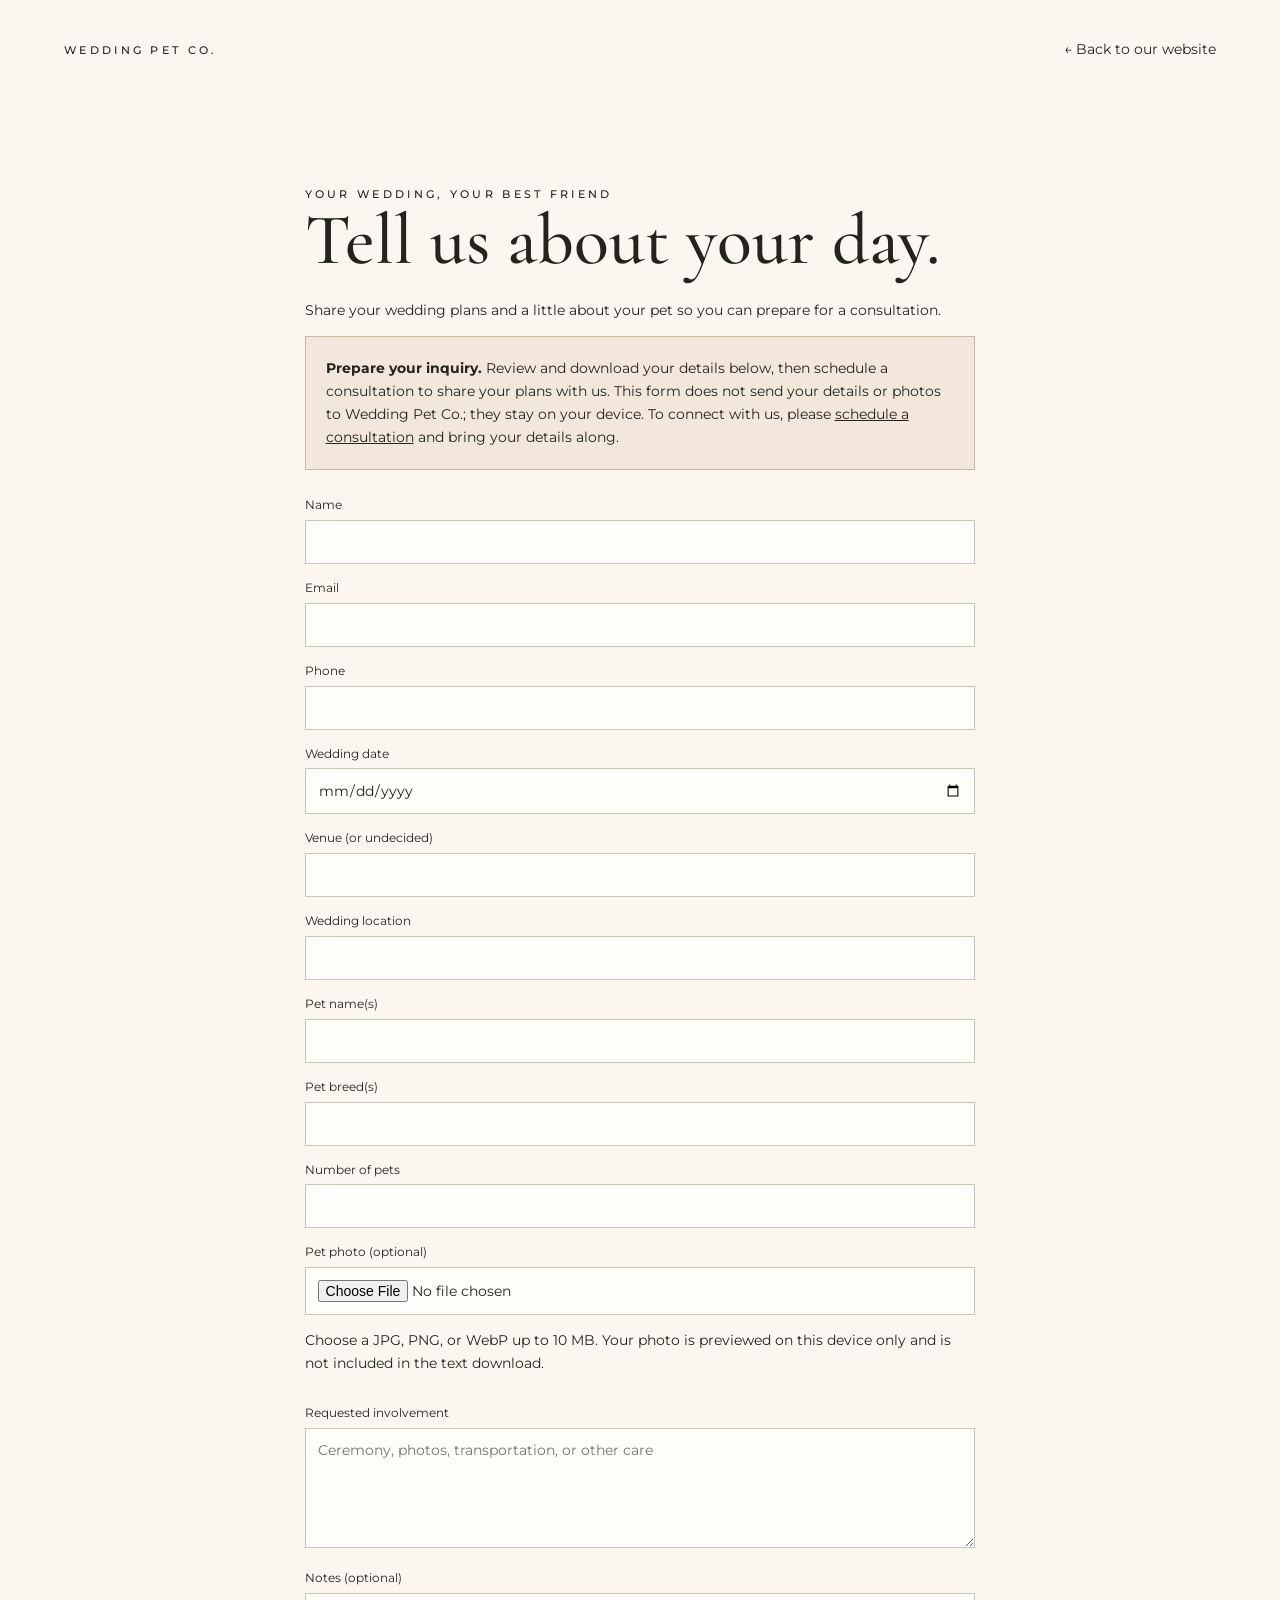
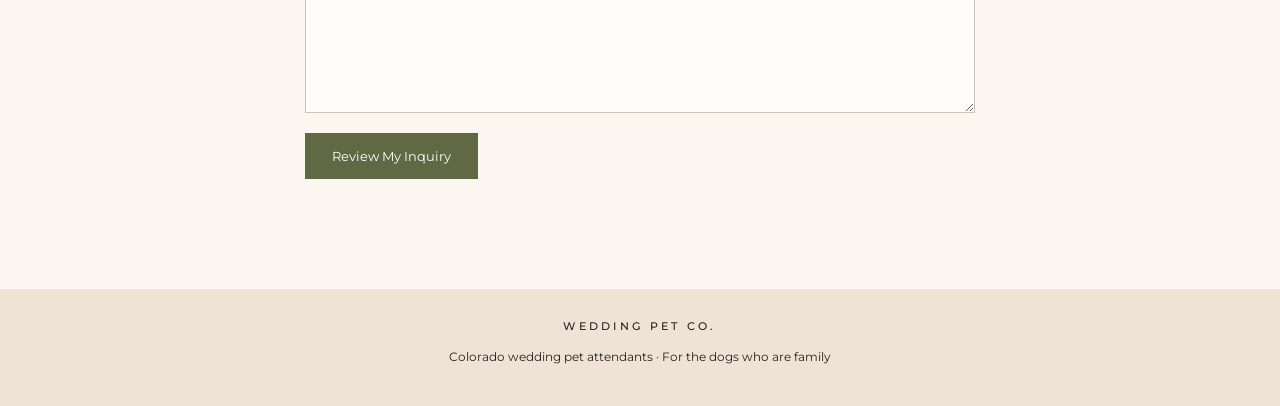
==== inquiry.html @ f470ffad "Add optional local pet photo preview and clarify inquiry handling" ====
<!DOCTYPE html><html lang="en"><head><meta charset="UTF-8"><meta name="viewport" content="width=device-width,initial-scale=1"><meta name="description" content="Wedding Pet Co. — loving wedding day pet attendant services based in Colorado."><title>Wedding Inquiry | Wedding Pet Co.</title><link rel="preconnect" href="https://fonts.googleapis.com"><link href="https://fonts.googleapis.com/css2?family=Cormorant+Garamond:wght@400;500;600&family=Montserrat:wght@400;500&display=swap" rel="stylesheet"><style>
:root{--cream:#fbf7f0;--olive:#606943;--ink:#24231f;--sand:#f2e7da}*{box-sizing:border-box}html{scroll-behavior:smooth}body{margin:0;background:var(--cream);color:var(--ink);font:14px/1.65 Montserrat,Arial,sans-serif}a{text-decoration:none;color:inherit}h1,h2,h3{font-family:'Cormorant Garamond',Georgia,serif;font-weight:500;line-height:1.05;margin:0 0 20px}h1{font-size:clamp(56px,7vw,104px)}h2{font-size:clamp(42px,5vw,72px)}h3{font-size:32px}.eyebrow{letter-spacing:.3em;text-transform:uppercase;font-size:11px;font-weight:500}.btn{display:inline-block;background:var(--olive);border:1px solid var(--olive);color:white;padding:14px 26px;font:13px Montserrat,sans-serif;cursor:pointer}.btn.light{background:transparent;border-color:white}.btn:hover{opacity:.86}header{min-height:125px;padding:17px 5%;display:flex;align-items:center;justify-content:space-between;gap:15px}nav{display:flex;align-items:center;gap:27px}nav a{font-size:13px}.brand{text-align:center;min-width:260px;line-height:1.1}.brand svg{display:block;width:94px;height:88px;margin:0 auto 5px}.brand strong{font:400 30px Georgia,serif;letter-spacing:.14em}.brand small{display:block;letter-spacing:.32em;font-size:9px;margin-top:7px}.hero{min-height:630px;position:relative;background:#73755b url('wedding-dog.jpg') center 45%/cover no-repeat;display:flex;align-items:center;color:white}.hero:before{content:'';position:absolute;inset:0;background:linear-gradient(90deg,rgba(0,0,0,.59),rgba(0,0,0,.08) 78%)}.hero>div{position:relative;padding:70px 7%;max-width:680px}.hero p{font:italic 29px/1.2 'Cormorant Garamond',Georgia,serif;max-width:360px}.rule{border-top:1px solid #eee;width:145px;margin:26px 0}.section{padding:85px 7%}.about{display:grid;grid-template-columns:.85fr 1.15fr;align-items:center;gap:7%}.portrait{max-width:420px;margin:auto;border:1px solid #b9a892;padding:8px;border-radius:48% 48% 0 0}.portrait img{display:block;width:100%;height:470px;object-fit:cover;border-radius:48% 48% 0 0}.about p{margin:10px 0}.mountains{text-align:center;font-size:32px;color:var(--olive);margin:20px 0 0}.center{text-align:center}.service-strip{background:var(--sand);display:grid;grid-template-columns:repeat(3,1fr);padding:32px 6%}.service-strip>div{text-align:center;padding:10px 22px;border-right:1px solid #c7b7a6}.service-strip>div:last-child{border:0}.service-strip svg{height:46px;width:46px;stroke:currentColor;stroke-width:1.5;fill:none}.service-strip h3{font:15px/1.6 Georgia,serif;letter-spacing:.2em;text-transform:uppercase;margin:10px 0}.columns{display:grid;grid-template-columns:repeat(3,1fr);gap:28px}.columns article{border-top:1px solid #c8b8a6;padding-top:20px}.gallery{background:#f4ebdf}.gallery-grid{display:grid;grid-template-columns:1fr 1fr;gap:20px}.gallery img{width:100%;height:420px;object-fit:cover}.faq{max-width:850px;margin:auto}.faq details{border-bottom:1px solid #c8b8a6;padding:20px 0}.faq summary{cursor:pointer;font-size:16px}.contact{background:var(--olive);color:white;text-align:center}.contact p{max-width:650px;margin:0 auto 24px}.contact .btn{background:white;color:var(--olive);border-color:white}form{max-width:600px;margin:25px auto;display:grid;gap:14px;text-align:left}label{display:block;font-size:12px}input,textarea{width:100%;padding:12px;margin-top:5px;border:1px solid #c9c5b9;font:14px Montserrat,sans-serif}form button{justify-self:start}footer{text-align:center;padding:28px;background:#eee3d5;font-size:12px}@media(max-width:900px){header{justify-content:center;flex-wrap:wrap}.brand{order:-1;width:100%}nav{gap:16px}.about{grid-template-columns:1fr}.columns{grid-template-columns:1fr}}@media(max-width:600px){nav{flex-wrap:wrap;justify-content:center}nav a{font-size:11px}.brand strong{font-size:24px}.hero{min-height:540px;background-position:57% center}.hero:before{background:linear-gradient(90deg,rgba(0,0,0,.68),rgba(0,0,0,.08))}.hero>div{padding:40px 6%}.section{padding:60px 6%}.portrait img{height:390px}.service-strip{grid-template-columns:1fr}.service-strip>div{border-right:0;border-bottom:1px solid #c7b7a6}.gallery-grid{grid-template-columns:1fr}.gallery img{height:310px}}

/* Keep the opening message and the entire photo visible. */
header{min-height:100px;padding:10px 5%}
.brand svg{width:60px;height:53px;margin-bottom:3px}
.brand strong{font-size:24px}
.brand small{font-size:8px;margin-top:4px}
.hero{min-height:560px;height:calc(100svh - 100px);max-height:780px;background:#555d40;isolation:isolate}
.hero:before{background:linear-gradient(90deg,#555d40 0%,rgba(85,93,64,.9) 35%,transparent 65%);z-index:0}
.hero:after{content:'';position:absolute;inset:0 0 0 43%;background:url('wedding-dog.jpg') center / contain no-repeat;z-index:-1}
.hero>div{padding:30px 5%;max-width:56%;z-index:1}
.hero h1{font-size:clamp(52px,5.2vw,78px);line-height:1.02;margin:12px 0 18px}
.hero p{font-size:25px;margin:18px 0;max-width:380px}
.hero .rule{margin:18px 0}
.gallery-grid{align-items:start}
.gallery img{display:block;width:100%;height:auto;object-fit:contain}
@media(max-width:900px){
header{min-height:100px;gap:8px;padding:10px 4%}
.brand{min-width:0;width:auto;order:0}
.brand strong{font-size:20px}
nav{gap:12px}nav a{font-size:11px}nav .btn{padding:10px 14px}
.hero>div{max-width:58%;padding:25px 4%}
.hero h1{font-size:clamp(46px,6vw,60px)}
}
@media(max-width:600px){
header{display:grid;grid-template-columns:1fr 1fr;gap:10px;padding:10px 5%}
.brand{grid-column:1/-1;grid-row:1}
.brand svg{width:46px;height:42px}
nav{gap:14px}.brand strong{font-size:21px}
.hero{height:auto;max-height:none;min-height:0;display:flex;flex-direction:column;background:var(--olive)}
.hero:before{display:none}
.hero:after{position:relative;inset:auto;order:-1;width:100%;height:380px;background-color:var(--sand);z-index:0}
.hero>div{max-width:100%;width:100%;padding:28px 6% 34px}
.hero h1{font-size:clamp(44px,10vw,60px)}
.hero p{font-size:24px}
.gallery img{height:auto}
}


/* Full-width photograph behind the opening message. */
.hero{background:#555d40 url('wedding-dog.jpg') center top / cover no-repeat}
.hero:after{display:none}
.hero:before{display:block;z-index:0;background:linear-gradient(90deg,rgba(0,0,0,.66),rgba(0,0,0,.24) 48%,rgba(0,0,0,.03) 78%)}
@media(max-width:600px){
.hero{min-height:620px;height:calc(100svh - 150px);max-height:none;flex-direction:row;background-position:55% top}
.hero:after{display:none}
.hero:before{display:block;background:linear-gradient(90deg,rgba(0,0,0,.7),rgba(0,0,0,.2))}
.hero>div{padding:32px 6%;max-width:100%}
.hero h1{font-size:clamp(42px,9vw,54px)}
}

/* Pull back the portrait while blending the photo across the full hero. */
.hero{background-position:center 20%}
.hero:after{display:block;position:absolute;inset:0;z-index:-1;background:url('wedding-dog.jpg') center top / auto 135% no-repeat;mask-image:linear-gradient(90deg,transparent 22%,#000 38%,#000 62%,transparent 78%)}
.hero:before{background:linear-gradient(90deg,rgba(0,0,0,.7),rgba(0,0,0,.3) 40%,rgba(0,0,0,.05) 78%)}
@media(max-width:600px){.hero:after{display:block;position:absolute;inset:0;order:0;width:auto;height:auto;background-size:auto 115%;background-position:55% top;mask-image:none}}
.portrait{overflow:hidden}.portrait img{filter:grayscale(1);transform:scale(1.13);transform-origin:50% 42%}

.brand-mark{display:flex;align-items:center;justify-content:center;gap:15px;margin:0 auto 5px}
.brand-mark:before,.brand-mark:after{content:'';display:block;width:47px;height:1px;background:#a58b6b}
.brand .brand-mark svg{width:66px;height:58px;margin:0}
@media(max-width:600px){.brand .brand-mark svg{width:54px;height:48px}.brand-mark{gap:12px}.brand-mark:before,.brand-mark:after{width:36px}}

.brand{color:#4b2e18}
.brand strong{font-weight:400;letter-spacing:.17em}
.brand small{letter-spacing:.27em;font-size:8px;margin-top:6px}
.brand-mark{align-items:flex-end;gap:12px;margin-bottom:6px}
.brand-mark:before,.brand-mark:after{width:56px;background:#94734f;margin-bottom:10px}
.brand .brand-mark svg{width:72px;height:62px}
@media(max-width:900px){.brand strong{font-size:20px}.brand small{font-size:6.5px;letter-spacing:.2em}.brand-mark:before,.brand-mark:after{width:43px}}
@media(max-width:600px){.brand strong{font-size:21px}.brand small{font-size:6.5px}.brand .brand-mark svg{width:60px;height:52px}.brand-mark:before,.brand-mark:after{width:42px;margin-bottom:8px}}

.portrait img{filter:none}
.gallery-grid{align-items:stretch}
.gallery img{width:100%;height:100%;aspect-ratio:4/5;object-fit:cover;object-position:center 40%}
@media(max-width:600px){.gallery img{height:auto;aspect-ratio:4/5}}
</style><style>.inquiry{max-width:850px;margin:auto}.inquiry h1{font-size:clamp(46px,7vw,72px)}.inquiry form{max-width:none}.inquiry input,.inquiry textarea{background:#fffdf9;color:var(--ink);border-radius:0}.inquiry textarea{min-height:120px;resize:vertical}.inquiry :focus-visible{outline:2px solid var(--olive);outline-offset:4px}.inquiry-actions{display:flex;gap:14px;flex-wrap:wrap}.notice{padding:20px;border:1px solid #c8b8a6;background:var(--sand)}#review{white-space:pre-wrap;overflow-wrap:anywhere;font:inherit} [hidden]{display:none!important}</style></head><body><header><a class="eyebrow" href="index.html">Wedding Pet Co.</a><a href="index.html#inquire">← Back to our website</a></header><main class="section inquiry"><div class="eyebrow">Your wedding, your best friend</div><h1>Tell us about your day.</h1><p>Share your wedding plans and a little about your pet so you can prepare for a consultation.</p><p class="notice" id="form-notice"><strong>Prepare your inquiry.</strong> Review and download your details below, then schedule a consultation to share your plans with us. This form does not send your details or photos to Wedding Pet Co.; they stay on your device. To connect with us, please <a href="https://calendly.com/kicardie/30min" style="text-decoration:underline">schedule a consultation</a> and bring your details along.</p><noscript><p>JavaScript is needed to prepare your inquiry. Please schedule a consultation using the link above.</p></noscript><form id="inquiry-form" aria-describedby="form-notice"><label for="name">Name<input id="name" name="Name" type="text" autocomplete="name"  required></label>
<label for="email">Email<input id="email" name="Email" type="email" autocomplete="email"  required></label>
<label for="phone">Phone<input id="phone" name="Phone" type="tel" autocomplete="tel"  required></label>
<label for="wedding-date">Wedding date<input id="wedding-date" name="Wedding date" type="date"   required></label>
<label for="venue">Venue (or undecided)<input id="venue" name="Venue (or undecided)" type="text"   required></label>
<label for="location">Wedding location<input id="location" name="Wedding location" type="text"   required></label>
<label for="pet-names">Pet name(s)<input id="pet-names" name="Pet name(s)" type="text"   required></label>
<label for="pet-breeds">Pet breed(s)<input id="pet-breeds" name="Pet breed(s)" type="text"   required></label>
<label for="pet-count">Number of pets<input id="pet-count" name="Number of pets" type="number"  min="1" step="1" required></label><div><label for="pet-photo">Pet photo (optional)<input id="pet-photo" type="file" accept="image/jpeg,image/png,image/webp" aria-describedby="photo-help photo-status"></label><p id="photo-help">Choose a JPG, PNG, or WebP up to 10 MB. Your photo is previewed on this device only and is not included in the text download.</p><p id="photo-status" role="status"></p><img id="photo-preview" alt="Selected pet photo" hidden style="display:block;max-width:100%;max-height:320px;object-fit:contain;margin:12px 0"><button class="btn" id="remove-photo" type="button" hidden>Remove Photo</button></div><label for="involvement">Requested involvement<textarea id="involvement" name="Requested involvement" placeholder="Ceremony, photos, transportation, or other care" required></textarea></label><label for="notes">Notes (optional)<textarea id="notes" name="Notes"></textarea></label><button class="btn" type="submit">Review My Inquiry</button></form><section id="inquiry-review" hidden aria-labelledby="review-title" tabindex="-1"><h2 id="review-title">Your inquiry is ready to review.</h2><p role="status"><strong>Your inquiry has not been sent.</strong> Download a copy for your records and schedule a consultation to discuss your plans.</p><pre id="review"></pre><div class="inquiry-actions"><button class="btn" id="download" type="button">Download My Inquiry</button><a class="btn" href="https://calendly.com/kicardie/30min">Schedule a Consultation</a></div></section></main><footer><div class="eyebrow">Wedding Pet Co.</div><p>Colorado wedding pet attendants · For the dogs who are family</p></footer><script>
const form=document.getElementById('inquiry-form');
const panel=document.getElementById('inquiry-review');
let inquiryText='';
const photoInput=document.getElementById('pet-photo');
const photoPreview=document.getElementById('photo-preview');
const photoStatus=document.getElementById('photo-status');
const removePhoto=document.getElementById('remove-photo');
let photoUrl='';
function clearPhoto(){
 if(photoUrl)URL.revokeObjectURL(photoUrl);
 photoUrl='';
 photoPreview.removeAttribute('src');
 photoPreview.hidden=true;
 removePhoto.hidden=true;
 photoInput.value='';
 panel.hidden=true;inquiryText='';
}
photoInput.addEventListener('change',()=>{
 const file=photoInput.files[0];
 clearPhoto();
 if(!file){photoStatus.textContent='';return;}
 if(!['image/jpeg','image/png','image/webp'].includes(file.type)||file.size>10*1024*1024){
 photoStatus.textContent='Please choose a JPG, PNG, or WebP no larger than 10 MB.';return;
 }
 photoUrl=URL.createObjectURL(file);
 photoPreview.src=photoUrl;photoPreview.hidden=false;removePhoto.hidden=false;
 photoStatus.textContent=file.name+' — selected for local preview only; not sent.';
});
photoPreview.addEventListener('error',()=>{clearPhoto();photoStatus.textContent='This image could not be opened. Please choose another photo.';});
removePhoto.addEventListener('click',()=>{clearPhoto();photoStatus.textContent='Photo removed.';photoInput.focus();});
window.addEventListener('pagehide',()=>{if(photoUrl)URL.revokeObjectURL(photoUrl);});
form.addEventListener('submit',event=>{
 event.preventDefault();
 inquiryText='Wedding Pet Co. — Inquiry Draft (not sent)\n\n'+Array.from(new FormData(form),([key,value])=>key+': '+String(value).trim()).join('\n\n');
 document.getElementById('review').textContent=inquiryText;
 panel.hidden=false;
 panel.focus();
});
form.addEventListener('input',()=>{panel.hidden=true;inquiryText='';});
document.getElementById('download').addEventListener('click',()=>{
 if(!inquiryText)return;
 const url=URL.createObjectURL(new Blob([inquiryText],{type:'text/plain;charset=utf-8'}));
 const link=document.createElement('a');link.href=url;link.download='wedding-pet-co-inquiry.txt';document.body.appendChild(link);link.click();link.remove();setTimeout(()=>URL.revokeObjectURL(url),1000);
});
</script></body></html>
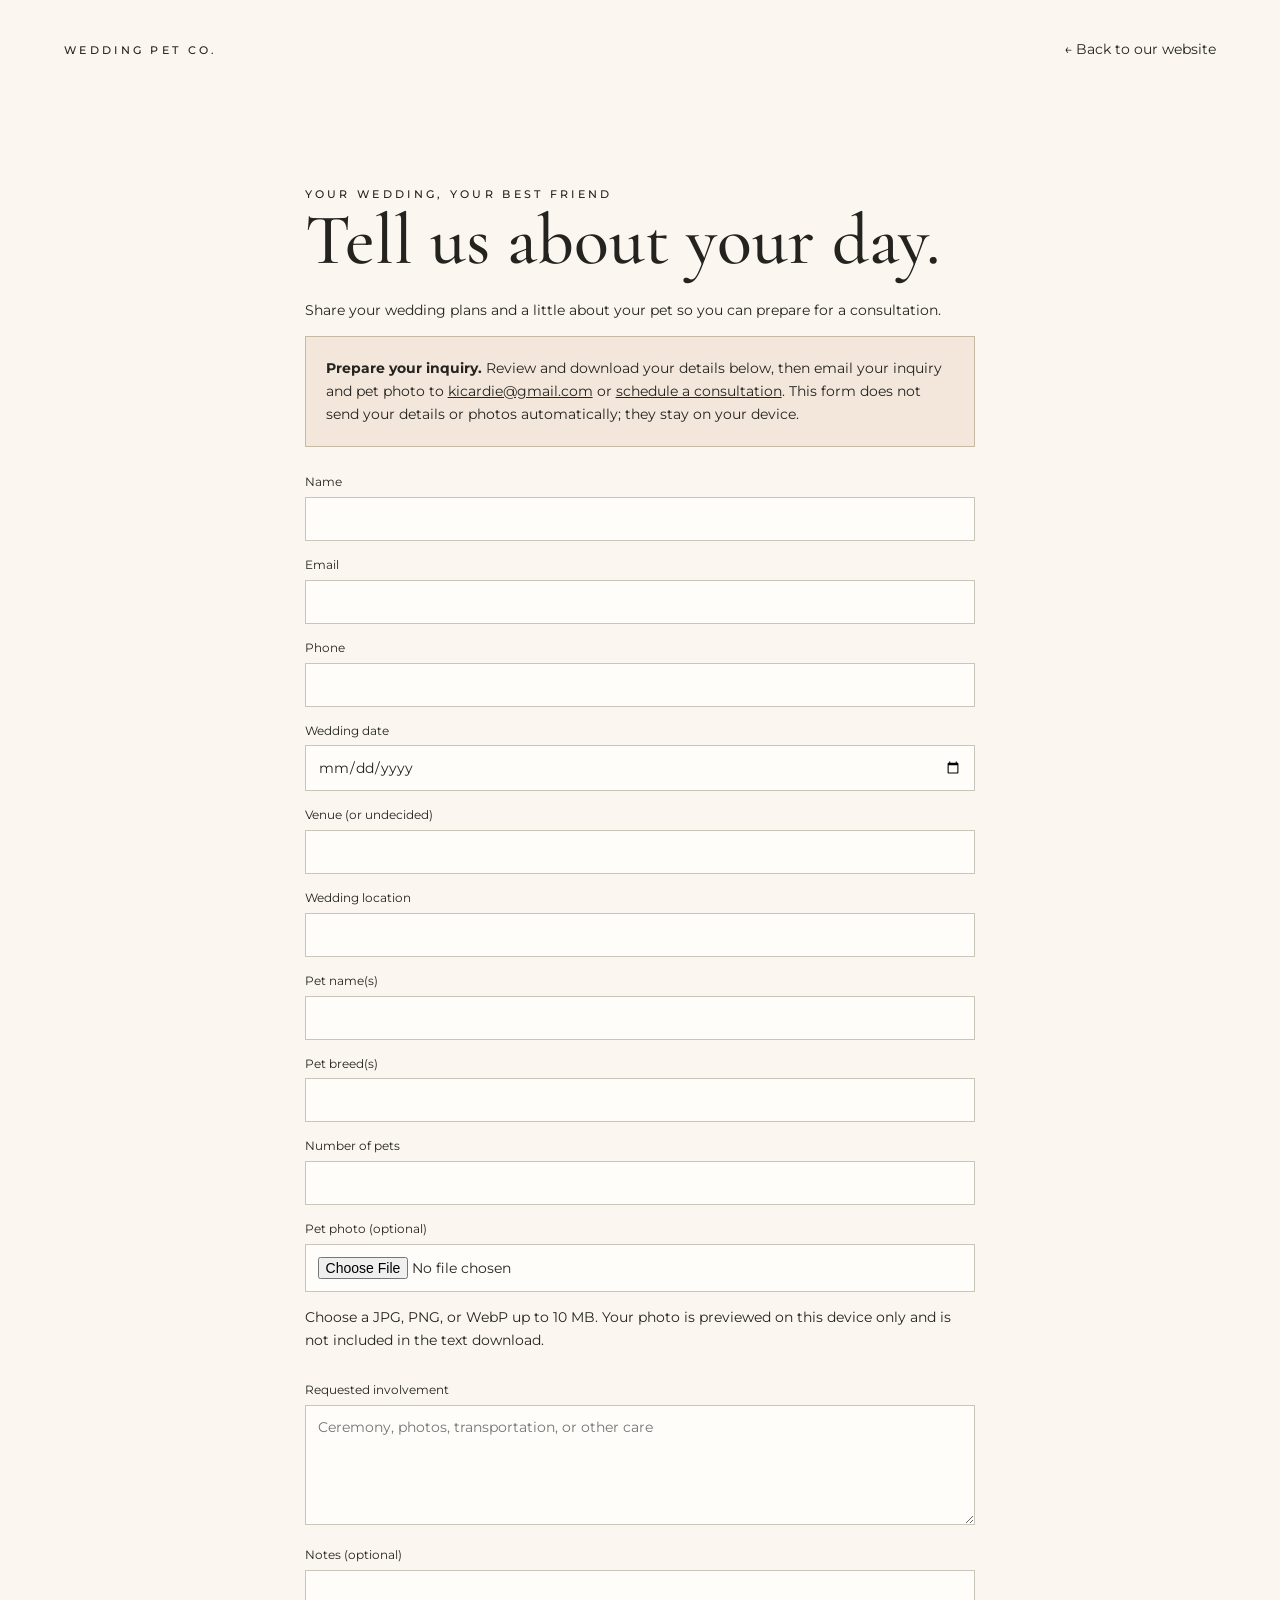
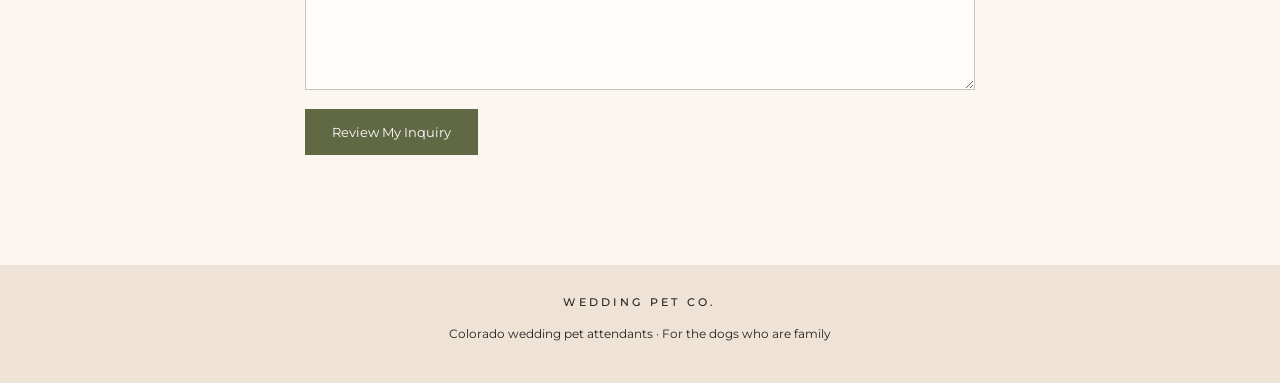
==== commit bfc7ddc5: "Add inquiry contact email kicardie@gmail.com" ====
--- a/inquiry.html
+++ b/inquiry.html
@@ -75,7 +75,7 @@
 .gallery-grid{align-items:stretch}
 .gallery img{width:100%;height:100%;aspect-ratio:4/5;object-fit:cover;object-position:center 40%}
 @media(max-width:600px){.gallery img{height:auto;aspect-ratio:4/5}}
-</style><style>.inquiry{max-width:850px;margin:auto}.inquiry h1{font-size:clamp(46px,7vw,72px)}.inquiry form{max-width:none}.inquiry input,.inquiry textarea{background:#fffdf9;color:var(--ink);border-radius:0}.inquiry textarea{min-height:120px;resize:vertical}.inquiry :focus-visible{outline:2px solid var(--olive);outline-offset:4px}.inquiry-actions{display:flex;gap:14px;flex-wrap:wrap}.notice{padding:20px;border:1px solid #c8b8a6;background:var(--sand)}#review{white-space:pre-wrap;overflow-wrap:anywhere;font:inherit} [hidden]{display:none!important}</style></head><body><header><a class="eyebrow" href="index.html">Wedding Pet Co.</a><a href="index.html#inquire">← Back to our website</a></header><main class="section inquiry"><div class="eyebrow">Your wedding, your best friend</div><h1>Tell us about your day.</h1><p>Share your wedding plans and a little about your pet so you can prepare for a consultation.</p><p class="notice" id="form-notice"><strong>Prepare your inquiry.</strong> Review and download your details below, then schedule a consultation to share your plans with us. This form does not send your details or photos to Wedding Pet Co.; they stay on your device. To connect with us, please <a href="https://calendly.com/kicardie/30min" style="text-decoration:underline">schedule a consultation</a> and bring your details along.</p><noscript><p>JavaScript is needed to prepare your inquiry. Please schedule a consultation using the link above.</p></noscript><form id="inquiry-form" aria-describedby="form-notice"><label for="name">Name<input id="name" name="Name" type="text" autocomplete="name"  required></label>
+</style><style>.inquiry{max-width:850px;margin:auto}.inquiry h1{font-size:clamp(46px,7vw,72px)}.inquiry form{max-width:none}.inquiry input,.inquiry textarea{background:#fffdf9;color:var(--ink);border-radius:0}.inquiry textarea{min-height:120px;resize:vertical}.inquiry :focus-visible{outline:2px solid var(--olive);outline-offset:4px}.inquiry-actions{display:flex;gap:14px;flex-wrap:wrap}.notice{padding:20px;border:1px solid #c8b8a6;background:var(--sand)}#review{white-space:pre-wrap;overflow-wrap:anywhere;font:inherit} [hidden]{display:none!important}</style></head><body><header><a class="eyebrow" href="index.html">Wedding Pet Co.</a><a href="index.html#inquire">← Back to our website</a></header><main class="section inquiry"><div class="eyebrow">Your wedding, your best friend</div><h1>Tell us about your day.</h1><p>Share your wedding plans and a little about your pet so you can prepare for a consultation.</p><p class="notice" id="form-notice"><strong>Prepare your inquiry.</strong> Review and download your details below, then email your inquiry and pet photo to <a href="mailto:kicardie@gmail.com" style="text-decoration:underline">kicardie@gmail.com</a> or <a href="https://calendly.com/kicardie/30min" style="text-decoration:underline">schedule a consultation</a>. This form does not send your details or photos automatically; they stay on your device.</p><noscript><p>JavaScript is needed to prepare your inquiry. Please schedule a consultation using the link above.</p></noscript><form id="inquiry-form" aria-describedby="form-notice"><label for="name">Name<input id="name" name="Name" type="text" autocomplete="name"  required></label>
 <label for="email">Email<input id="email" name="Email" type="email" autocomplete="email"  required></label>
 <label for="phone">Phone<input id="phone" name="Phone" type="tel" autocomplete="tel"  required></label>
 <label for="wedding-date">Wedding date<input id="wedding-date" name="Wedding date" type="date"   required></label>
@@ -83,7 +83,7 @@
 <label for="location">Wedding location<input id="location" name="Wedding location" type="text"   required></label>
 <label for="pet-names">Pet name(s)<input id="pet-names" name="Pet name(s)" type="text"   required></label>
 <label for="pet-breeds">Pet breed(s)<input id="pet-breeds" name="Pet breed(s)" type="text"   required></label>
-<label for="pet-count">Number of pets<input id="pet-count" name="Number of pets" type="number"  min="1" step="1" required></label><div><label for="pet-photo">Pet photo (optional)<input id="pet-photo" type="file" accept="image/jpeg,image/png,image/webp" aria-describedby="photo-help photo-status"></label><p id="photo-help">Choose a JPG, PNG, or WebP up to 10 MB. Your photo is previewed on this device only and is not included in the text download.</p><p id="photo-status" role="status"></p><img id="photo-preview" alt="Selected pet photo" hidden style="display:block;max-width:100%;max-height:320px;object-fit:contain;margin:12px 0"><button class="btn" id="remove-photo" type="button" hidden>Remove Photo</button></div><label for="involvement">Requested involvement<textarea id="involvement" name="Requested involvement" placeholder="Ceremony, photos, transportation, or other care" required></textarea></label><label for="notes">Notes (optional)<textarea id="notes" name="Notes"></textarea></label><button class="btn" type="submit">Review My Inquiry</button></form><section id="inquiry-review" hidden aria-labelledby="review-title" tabindex="-1"><h2 id="review-title">Your inquiry is ready to review.</h2><p role="status"><strong>Your inquiry has not been sent.</strong> Download a copy for your records and schedule a consultation to discuss your plans.</p><pre id="review"></pre><div class="inquiry-actions"><button class="btn" id="download" type="button">Download My Inquiry</button><a class="btn" href="https://calendly.com/kicardie/30min">Schedule a Consultation</a></div></section></main><footer><div class="eyebrow">Wedding Pet Co.</div><p>Colorado wedding pet attendants · For the dogs who are family</p></footer><script>
+<label for="pet-count">Number of pets<input id="pet-count" name="Number of pets" type="number"  min="1" step="1" required></label><div><label for="pet-photo">Pet photo (optional)<input id="pet-photo" type="file" accept="image/jpeg,image/png,image/webp" aria-describedby="photo-help photo-status"></label><p id="photo-help">Choose a JPG, PNG, or WebP up to 10 MB. Your photo is previewed on this device only and is not included in the text download.</p><p id="photo-status" role="status"></p><img id="photo-preview" alt="Selected pet photo" hidden style="display:block;max-width:100%;max-height:320px;object-fit:contain;margin:12px 0"><button class="btn" id="remove-photo" type="button" hidden>Remove Photo</button></div><label for="involvement">Requested involvement<textarea id="involvement" name="Requested involvement" placeholder="Ceremony, photos, transportation, or other care" required></textarea></label><label for="notes">Notes (optional)<textarea id="notes" name="Notes"></textarea></label><button class="btn" type="submit">Review My Inquiry</button></form><section id="inquiry-review" hidden aria-labelledby="review-title" tabindex="-1"><h2 id="review-title">Your inquiry is ready to review.</h2><p role="status"><strong>Your inquiry has not been sent.</strong> Download your details and email them, along with your pet photo, to <a href="mailto:kicardie@gmail.com" style="text-decoration:underline">kicardie@gmail.com</a>, or schedule a consultation to discuss your plans.</p><pre id="review"></pre><div class="inquiry-actions"><button class="btn" id="download" type="button">Download My Inquiry</button><a class="btn" href="https://calendly.com/kicardie/30min">Schedule a Consultation</a></div></section></main><footer><div class="eyebrow">Wedding Pet Co.</div><p>Colorado wedding pet attendants · For the dogs who are family</p></footer><script>
 const form=document.getElementById('inquiry-form');
 const panel=document.getElementById('inquiry-review');
 let inquiryText='';
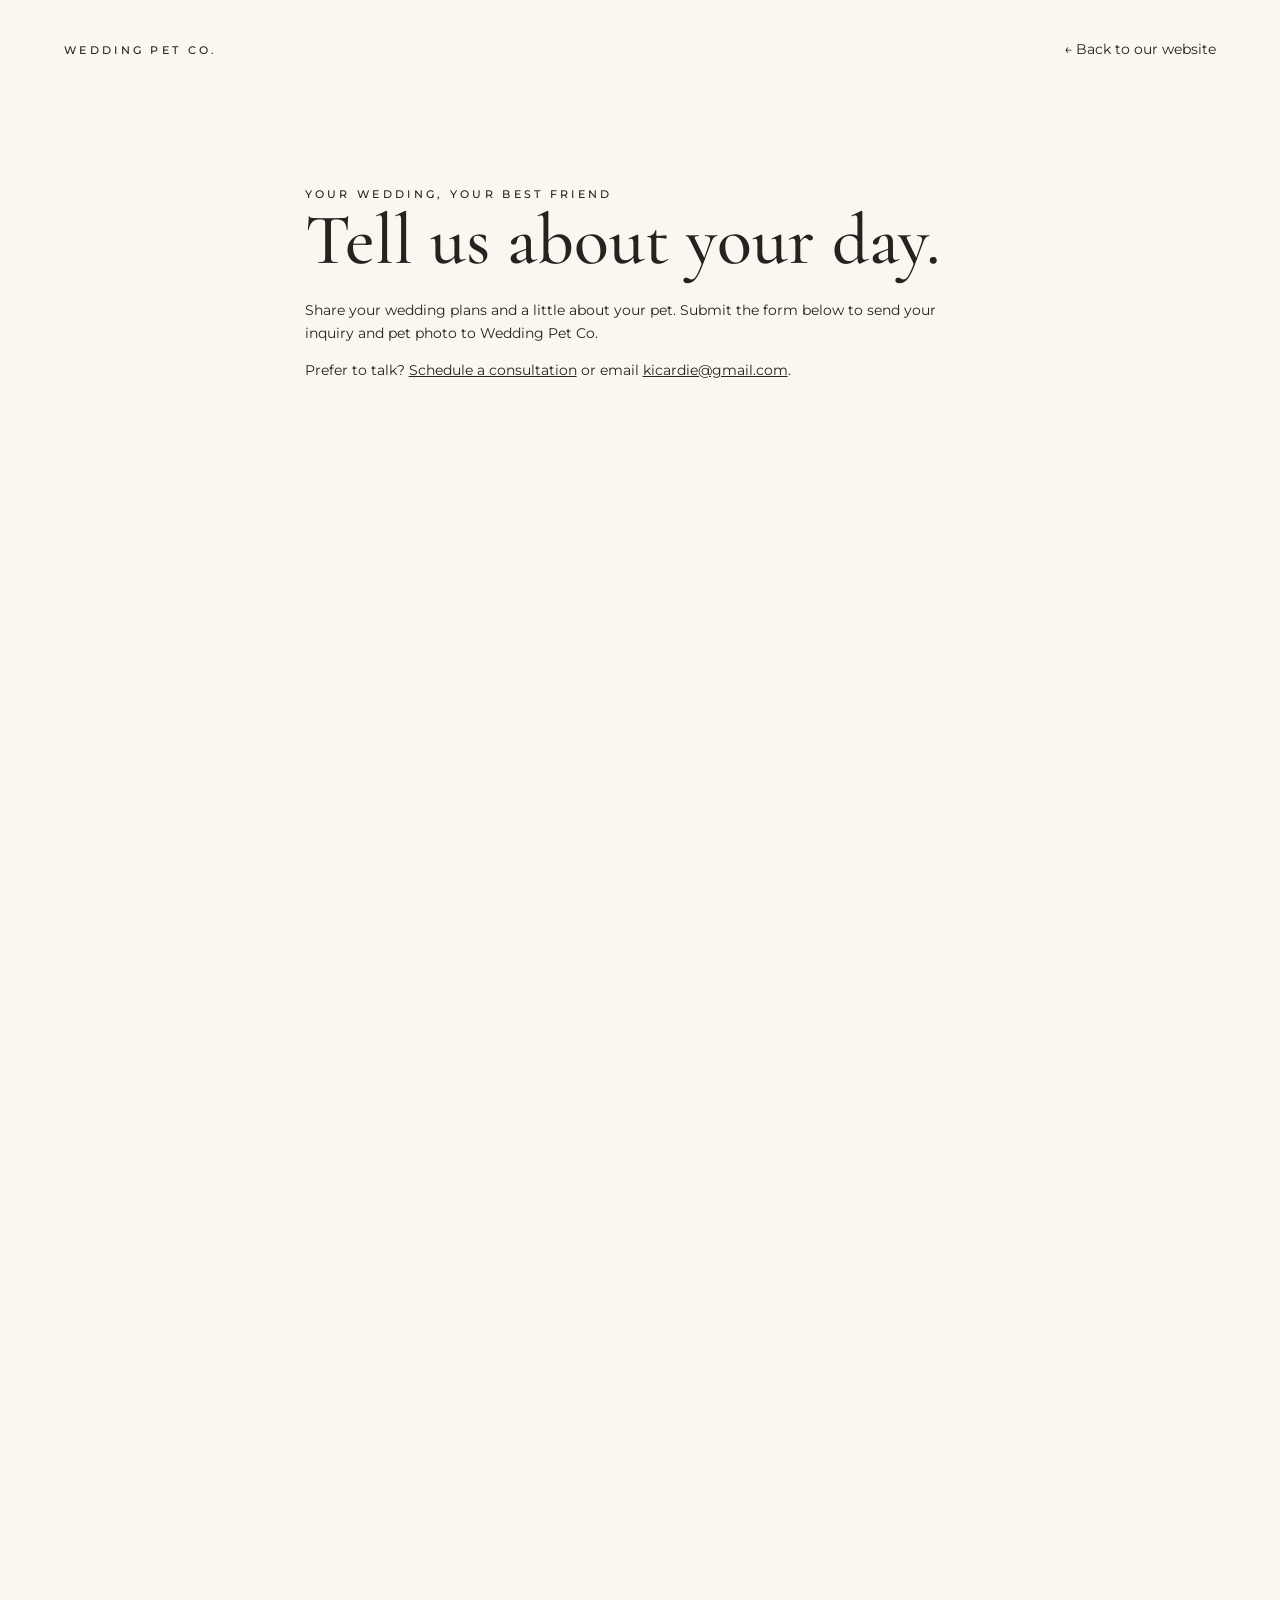
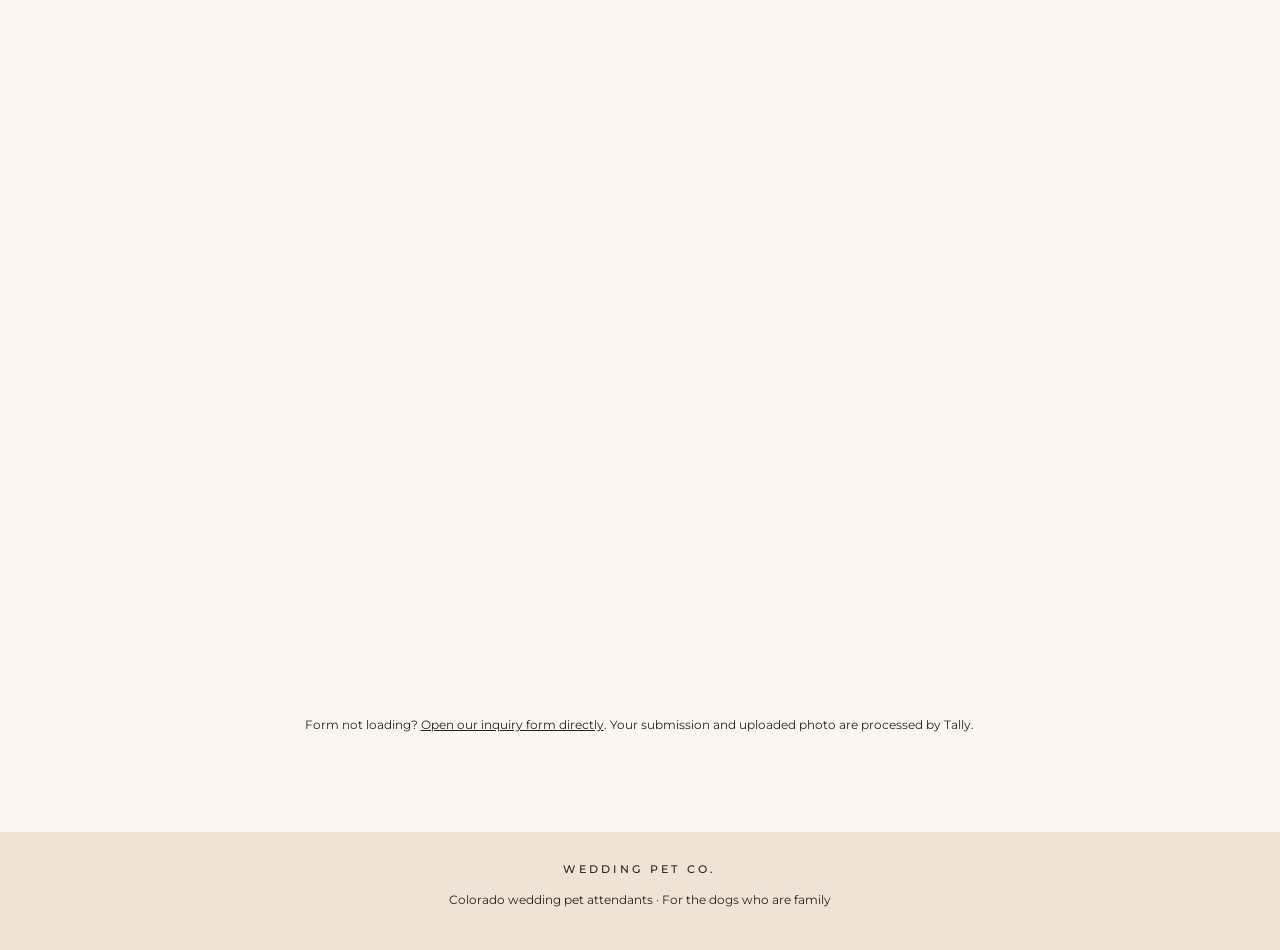
==== commit ec9c54d0: "Connect live Tally inquiry form with photo submissions" ====
--- a/inquiry.html
+++ b/inquiry.html
@@ -75,57 +75,4 @@
 .gallery-grid{align-items:stretch}
 .gallery img{width:100%;height:100%;aspect-ratio:4/5;object-fit:cover;object-position:center 40%}
 @media(max-width:600px){.gallery img{height:auto;aspect-ratio:4/5}}
-</style><style>.inquiry{max-width:850px;margin:auto}.inquiry h1{font-size:clamp(46px,7vw,72px)}.inquiry form{max-width:none}.inquiry input,.inquiry textarea{background:#fffdf9;color:var(--ink);border-radius:0}.inquiry textarea{min-height:120px;resize:vertical}.inquiry :focus-visible{outline:2px solid var(--olive);outline-offset:4px}.inquiry-actions{display:flex;gap:14px;flex-wrap:wrap}.notice{padding:20px;border:1px solid #c8b8a6;background:var(--sand)}#review{white-space:pre-wrap;overflow-wrap:anywhere;font:inherit} [hidden]{display:none!important}</style></head><body><header><a class="eyebrow" href="index.html">Wedding Pet Co.</a><a href="index.html#inquire">← Back to our website</a></header><main class="section inquiry"><div class="eyebrow">Your wedding, your best friend</div><h1>Tell us about your day.</h1><p>Share your wedding plans and a little about your pet so you can prepare for a consultation.</p><p class="notice" id="form-notice"><strong>Prepare your inquiry.</strong> Review and download your details below, then email your inquiry and pet photo to <a href="mailto:kicardie@gmail.com" style="text-decoration:underline">kicardie@gmail.com</a> or <a href="https://calendly.com/kicardie/30min" style="text-decoration:underline">schedule a consultation</a>. This form does not send your details or photos automatically; they stay on your device.</p><noscript><p>JavaScript is needed to prepare your inquiry. Please schedule a consultation using the link above.</p></noscript><form id="inquiry-form" aria-describedby="form-notice"><label for="name">Name<input id="name" name="Name" type="text" autocomplete="name"  required></label>
-<label for="email">Email<input id="email" name="Email" type="email" autocomplete="email"  required></label>
-<label for="phone">Phone<input id="phone" name="Phone" type="tel" autocomplete="tel"  required></label>
-<label for="wedding-date">Wedding date<input id="wedding-date" name="Wedding date" type="date"   required></label>
-<label for="venue">Venue (or undecided)<input id="venue" name="Venue (or undecided)" type="text"   required></label>
-<label for="location">Wedding location<input id="location" name="Wedding location" type="text"   required></label>
-<label for="pet-names">Pet name(s)<input id="pet-names" name="Pet name(s)" type="text"   required></label>
-<label for="pet-breeds">Pet breed(s)<input id="pet-breeds" name="Pet breed(s)" type="text"   required></label>
-<label for="pet-count">Number of pets<input id="pet-count" name="Number of pets" type="number"  min="1" step="1" required></label><div><label for="pet-photo">Pet photo (optional)<input id="pet-photo" type="file" accept="image/jpeg,image/png,image/webp" aria-describedby="photo-help photo-status"></label><p id="photo-help">Choose a JPG, PNG, or WebP up to 10 MB. Your photo is previewed on this device only and is not included in the text download.</p><p id="photo-status" role="status"></p><img id="photo-preview" alt="Selected pet photo" hidden style="display:block;max-width:100%;max-height:320px;object-fit:contain;margin:12px 0"><button class="btn" id="remove-photo" type="button" hidden>Remove Photo</button></div><label for="involvement">Requested involvement<textarea id="involvement" name="Requested involvement" placeholder="Ceremony, photos, transportation, or other care" required></textarea></label><label for="notes">Notes (optional)<textarea id="notes" name="Notes"></textarea></label><button class="btn" type="submit">Review My Inquiry</button></form><section id="inquiry-review" hidden aria-labelledby="review-title" tabindex="-1"><h2 id="review-title">Your inquiry is ready to review.</h2><p role="status"><strong>Your inquiry has not been sent.</strong> Download your details and email them, along with your pet photo, to <a href="mailto:kicardie@gmail.com" style="text-decoration:underline">kicardie@gmail.com</a>, or schedule a consultation to discuss your plans.</p><pre id="review"></pre><div class="inquiry-actions"><button class="btn" id="download" type="button">Download My Inquiry</button><a class="btn" href="https://calendly.com/kicardie/30min">Schedule a Consultation</a></div></section></main><footer><div class="eyebrow">Wedding Pet Co.</div><p>Colorado wedding pet attendants · For the dogs who are family</p></footer><script>
-const form=document.getElementById('inquiry-form');
-const panel=document.getElementById('inquiry-review');
-let inquiryText='';
-const photoInput=document.getElementById('pet-photo');
-const photoPreview=document.getElementById('photo-preview');
-const photoStatus=document.getElementById('photo-status');
-const removePhoto=document.getElementById('remove-photo');
-let photoUrl='';
-function clearPhoto(){
- if(photoUrl)URL.revokeObjectURL(photoUrl);
- photoUrl='';
- photoPreview.removeAttribute('src');
- photoPreview.hidden=true;
- removePhoto.hidden=true;
- photoInput.value='';
- panel.hidden=true;inquiryText='';
-}
-photoInput.addEventListener('change',()=>{
- const file=photoInput.files[0];
- clearPhoto();
- if(!file){photoStatus.textContent='';return;}
- if(!['image/jpeg','image/png','image/webp'].includes(file.type)||file.size>10*1024*1024){
- photoStatus.textContent='Please choose a JPG, PNG, or WebP no larger than 10 MB.';return;
- }
- photoUrl=URL.createObjectURL(file);
- photoPreview.src=photoUrl;photoPreview.hidden=false;removePhoto.hidden=false;
- photoStatus.textContent=file.name+' — selected for local preview only; not sent.';
-});
-photoPreview.addEventListener('error',()=>{clearPhoto();photoStatus.textContent='This image could not be opened. Please choose another photo.';});
-removePhoto.addEventListener('click',()=>{clearPhoto();photoStatus.textContent='Photo removed.';photoInput.focus();});
-window.addEventListener('pagehide',()=>{if(photoUrl)URL.revokeObjectURL(photoUrl);});
-form.addEventListener('submit',event=>{
- event.preventDefault();
- inquiryText='Wedding Pet Co. — Inquiry Draft (not sent)\n\n'+Array.from(new FormData(form),([key,value])=>key+': '+String(value).trim()).join('\n\n');
- document.getElementById('review').textContent=inquiryText;
- panel.hidden=false;
- panel.focus();
-});
-form.addEventListener('input',()=>{panel.hidden=true;inquiryText='';});
-document.getElementById('download').addEventListener('click',()=>{
- if(!inquiryText)return;
- const url=URL.createObjectURL(new Blob([inquiryText],{type:'text/plain;charset=utf-8'}));
- const link=document.createElement('a');link.href=url;link.download='wedding-pet-co-inquiry.txt';document.body.appendChild(link);link.click();link.remove();setTimeout(()=>URL.revokeObjectURL(url),1000);
-});
-</script></body></html>+</style><style>.inquiry{max-width:850px;margin:auto}.inquiry h1{font-size:clamp(46px,7vw,72px)}.inquiry form{max-width:none}.inquiry input,.inquiry textarea{background:#fffdf9;color:var(--ink);border-radius:0}.inquiry textarea{min-height:120px;resize:vertical}.inquiry :focus-visible{outline:2px solid var(--olive);outline-offset:4px}.inquiry-actions{display:flex;gap:14px;flex-wrap:wrap}.notice{padding:20px;border:1px solid #c8b8a6;background:var(--sand)}#review{white-space:pre-wrap;overflow-wrap:anywhere;font:inherit} [hidden]{display:none!important}</style></head><body><header><a class="eyebrow" href="index.html">Wedding Pet Co.</a><a href="index.html#inquire">← Back to our website</a></header><main class="section inquiry"><div class="eyebrow">Your wedding, your best friend</div><h1>Tell us about your day.</h1><p>Share your wedding plans and a little about your pet. Submit the form below to send your inquiry and pet photo to Wedding Pet Co.</p><p>Prefer to talk? <a href="https://calendly.com/kicardie/30min" style="text-decoration:underline">Schedule a consultation</a> or email <a href="mailto:kicardie@gmail.com" style="text-decoration:underline">kicardie@gmail.com</a>.</p><iframe src="https://tally.so/embed/bZ98PZ?alignLeft=1&hideTitle=1&transparentBackground=1&dynamicHeight=1" loading="lazy" width="100%" height="1900" frameborder="0" marginheight="0" marginwidth="0" title="Wedding Pet Co. wedding inquiry form" style="border:0"></iframe><p style="font-size:12px">Form not loading? <a href="https://tally.so/r/bZ98PZ" style="text-decoration:underline">Open our inquiry form directly</a>. Your submission and uploaded photo are processed by Tally.</p></main><footer><div class="eyebrow">Wedding Pet Co.</div><p>Colorado wedding pet attendants · For the dogs who are family</p></footer><script src="https://tally.so/widgets/embed.js" async></script></body></html>
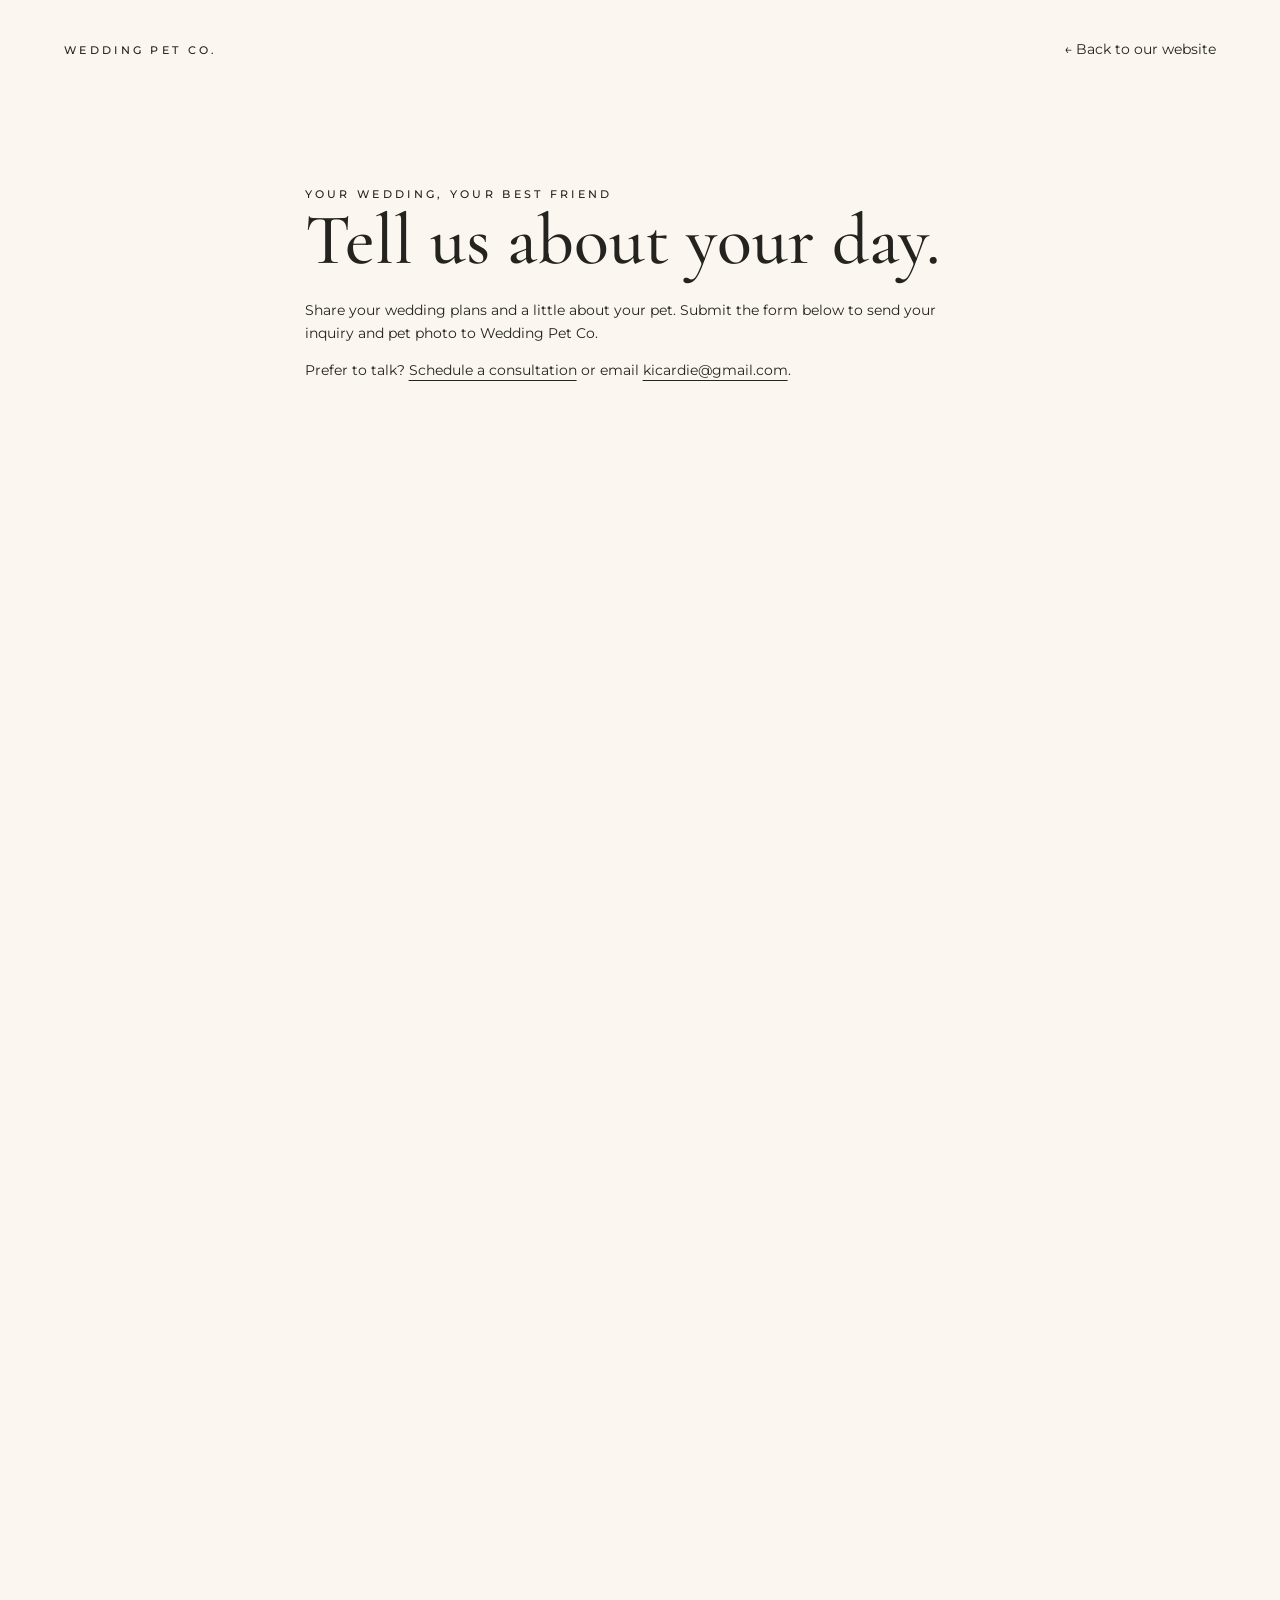
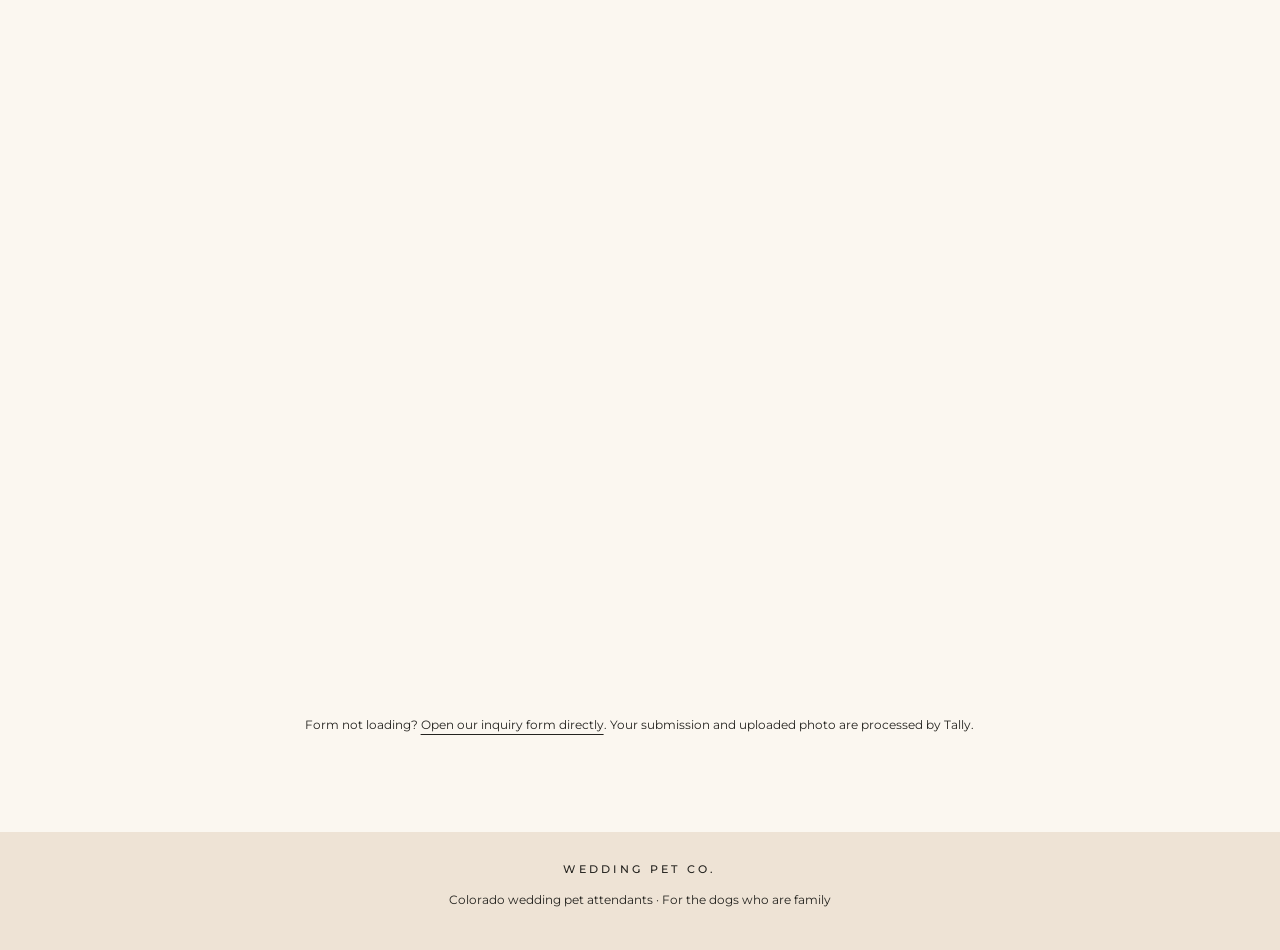
==== commit 9c989e6e: "Update logo subtitle and add subtle interactive hover and focus effects" ====
--- a/inquiry.html
+++ b/inquiry.html
@@ -75,4 +75,19 @@
 .gallery-grid{align-items:stretch}
 .gallery img{width:100%;height:100%;aspect-ratio:4/5;object-fit:cover;object-position:center 40%}
 @media(max-width:600px){.gallery img{height:auto;aspect-ratio:4/5}}
-</style><style>.inquiry{max-width:850px;margin:auto}.inquiry h1{font-size:clamp(46px,7vw,72px)}.inquiry form{max-width:none}.inquiry input,.inquiry textarea{background:#fffdf9;color:var(--ink);border-radius:0}.inquiry textarea{min-height:120px;resize:vertical}.inquiry :focus-visible{outline:2px solid var(--olive);outline-offset:4px}.inquiry-actions{display:flex;gap:14px;flex-wrap:wrap}.notice{padding:20px;border:1px solid #c8b8a6;background:var(--sand)}#review{white-space:pre-wrap;overflow-wrap:anywhere;font:inherit} [hidden]{display:none!important}</style></head><body><header><a class="eyebrow" href="index.html">Wedding Pet Co.</a><a href="index.html#inquire">← Back to our website</a></header><main class="section inquiry"><div class="eyebrow">Your wedding, your best friend</div><h1>Tell us about your day.</h1><p>Share your wedding plans and a little about your pet. Submit the form below to send your inquiry and pet photo to Wedding Pet Co.</p><p>Prefer to talk? <a href="https://calendly.com/kicardie/30min" style="text-decoration:underline">Schedule a consultation</a> or email <a href="mailto:kicardie@gmail.com" style="text-decoration:underline">kicardie@gmail.com</a>.</p><iframe src="https://tally.so/embed/bZ98PZ?alignLeft=1&hideTitle=1&transparentBackground=1&dynamicHeight=1" loading="lazy" width="100%" height="1900" frameborder="0" marginheight="0" marginwidth="0" title="Wedding Pet Co. wedding inquiry form" style="border:0"></iframe><p style="font-size:12px">Form not loading? <a href="https://tally.so/r/bZ98PZ" style="text-decoration:underline">Open our inquiry form directly</a>. Your submission and uploaded photo are processed by Tally.</p></main><footer><div class="eyebrow">Wedding Pet Co.</div><p>Colorado wedding pet attendants · For the dogs who are family</p></footer><script src="https://tally.so/widgets/embed.js" async></script></body></html>+</style><style>.inquiry{max-width:850px;margin:auto}.inquiry h1{font-size:clamp(46px,7vw,72px)}.inquiry form{max-width:none}.inquiry input,.inquiry textarea{background:#fffdf9;color:var(--ink);border-radius:0}.inquiry textarea{min-height:120px;resize:vertical}.inquiry :focus-visible{outline:2px solid var(--olive);outline-offset:4px}.inquiry-actions{display:flex;gap:14px;flex-wrap:wrap}.notice{padding:20px;border:1px solid #c8b8a6;background:var(--sand)}#review{white-space:pre-wrap;overflow-wrap:anywhere;font:inherit} [hidden]{display:none!important}</style><style id="interaction-feedback">
+a,button,summary,input,textarea,select{transition:color .2s ease,background-color .2s ease,border-color .2s ease,box-shadow .2s ease,transform .2s ease,text-decoration-color .2s ease}
+a:not(.btn):not(.brand){text-decoration:underline;text-decoration-color:transparent;text-underline-offset:5px}
+a:focus-visible,button:focus-visible,summary:focus-visible,input:focus-visible,textarea:focus-visible,select:focus-visible{outline:2px solid #a58b6b;outline-offset:4px}
+a:not(.btn):not(.brand):focus-visible{text-decoration-color:currentColor}
+.btn:active,button:active{transform:translateY(1px)}
+@media(hover:hover) and (pointer:fine){
+a:not(.btn):not(.brand):hover{color:var(--olive);text-decoration-color:currentColor}
+.contact a:not(.btn):hover{color:white}
+a.brand:hover{transform:translateY(-2px)}
+.btn:hover,button:hover{transform:translateY(-2px);box-shadow:0 5px 12px rgba(36,35,31,.13);opacity:1;filter:brightness(.96)}
+summary:hover{color:var(--olive);background:rgba(96,105,67,.06)}
+input:hover,textarea:hover,select:hover{border-color:var(--olive)}
+}
+@media(prefers-reduced-motion:reduce){html{scroll-behavior:auto}a,button,summary,input,textarea,select{transition:none!important;transform:none!important}}
+</style></head><body><header><a class="eyebrow" href="index.html">Wedding Pet Co.</a><a href="index.html#inquire">← Back to our website</a></header><main class="section inquiry"><div class="eyebrow">Your wedding, your best friend</div><h1>Tell us about your day.</h1><p>Share your wedding plans and a little about your pet. Submit the form below to send your inquiry and pet photo to Wedding Pet Co.</p><p>Prefer to talk? <a href="https://calendly.com/kicardie/30min" style="text-decoration:underline">Schedule a consultation</a> or email <a href="mailto:kicardie@gmail.com" style="text-decoration:underline">kicardie@gmail.com</a>.</p><iframe src="https://tally.so/embed/bZ98PZ?alignLeft=1&hideTitle=1&transparentBackground=1&dynamicHeight=1" loading="lazy" width="100%" height="1900" frameborder="0" marginheight="0" marginwidth="0" title="Wedding Pet Co. wedding inquiry form" style="border:0"></iframe><p style="font-size:12px">Form not loading? <a href="https://tally.so/r/bZ98PZ" style="text-decoration:underline">Open our inquiry form directly</a>. Your submission and uploaded photo are processed by Tally.</p></main><footer><div class="eyebrow">Wedding Pet Co.</div><p>Colorado wedding pet attendants · For the dogs who are family</p></footer><script src="https://tally.so/widgets/embed.js" async></script></body></html>
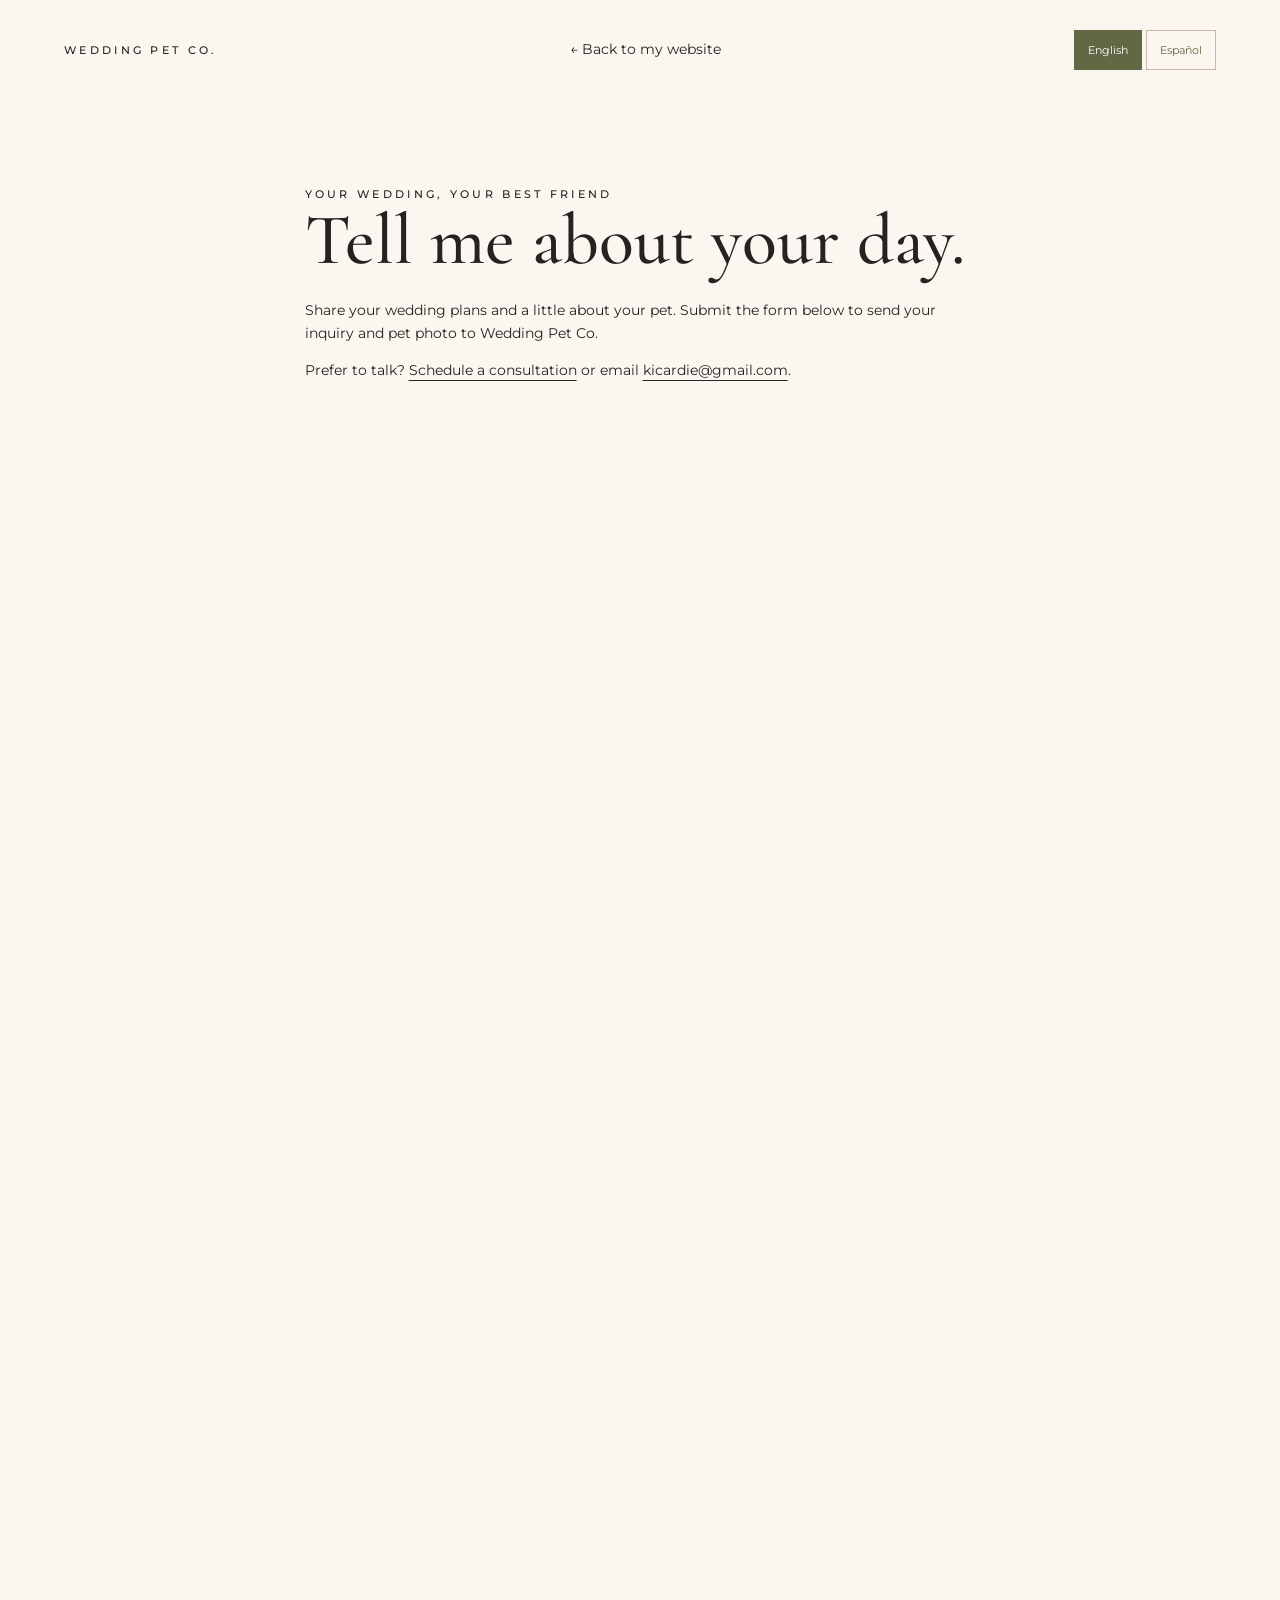
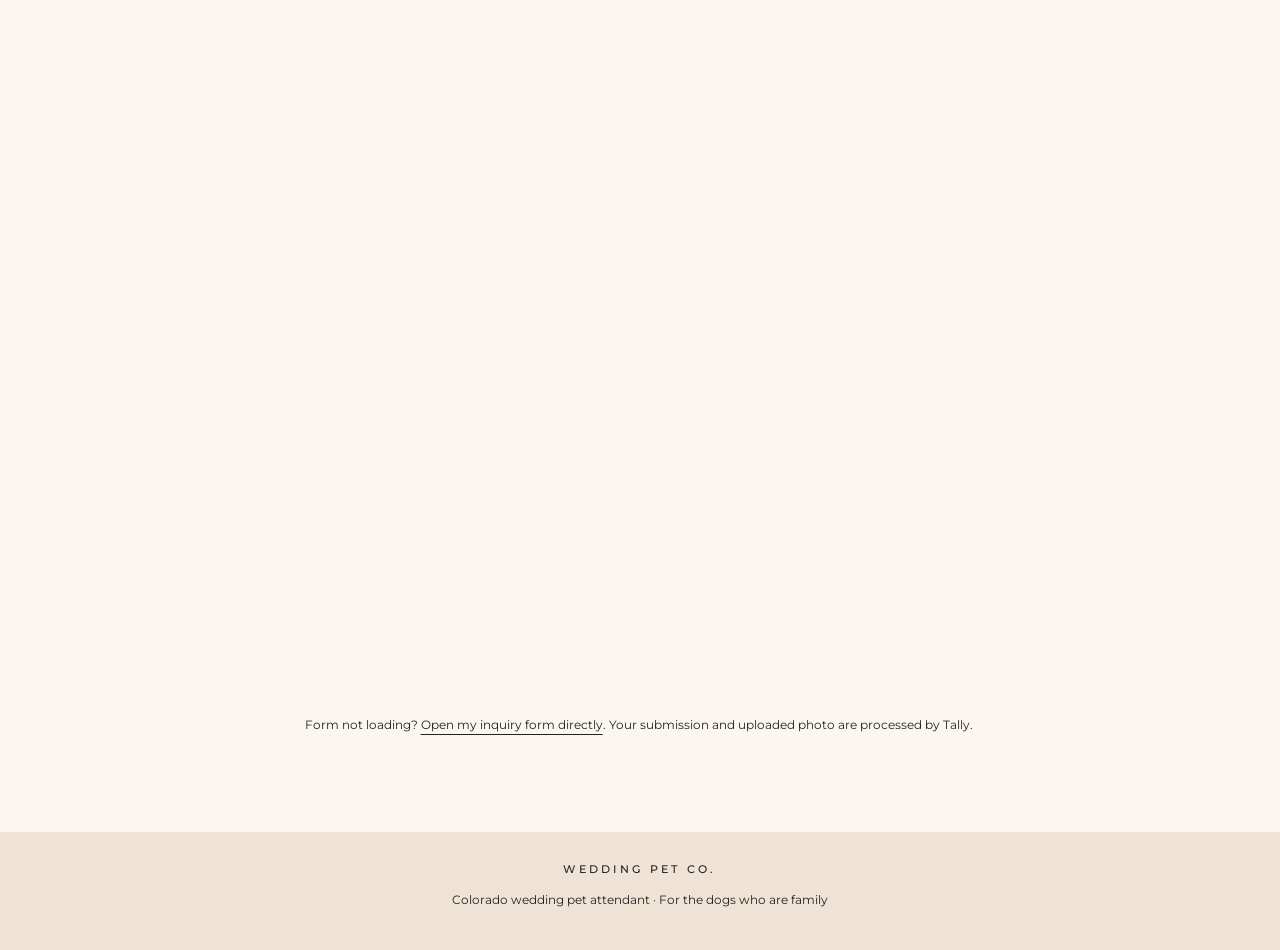
==== commit b3a9d01d: "Add English Spanish switch, personal service voice, and Ecuadorian bio" ====
--- a/inquiry.html
+++ b/inquiry.html
@@ -90,4 +90,4 @@
 input:hover,textarea:hover,select:hover{border-color:var(--olive)}
 }
 @media(prefers-reduced-motion:reduce){html{scroll-behavior:auto}a,button,summary,input,textarea,select{transition:none!important;transform:none!important}}
-</style></head><body><header><a class="eyebrow" href="index.html">Wedding Pet Co.</a><a href="index.html#inquire">← Back to our website</a></header><main class="section inquiry"><div class="eyebrow">Your wedding, your best friend</div><h1>Tell us about your day.</h1><p>Share your wedding plans and a little about your pet. Submit the form below to send your inquiry and pet photo to Wedding Pet Co.</p><p>Prefer to talk? <a href="https://calendly.com/kicardie/30min" style="text-decoration:underline">Schedule a consultation</a> or email <a href="mailto:kicardie@gmail.com" style="text-decoration:underline">kicardie@gmail.com</a>.</p><iframe src="https://tally.so/embed/bZ98PZ?alignLeft=1&hideTitle=1&transparentBackground=1&dynamicHeight=1" loading="lazy" width="100%" height="1900" frameborder="0" marginheight="0" marginwidth="0" title="Wedding Pet Co. wedding inquiry form" style="border:0"></iframe><p style="font-size:12px">Form not loading? <a href="https://tally.so/r/bZ98PZ" style="text-decoration:underline">Open our inquiry form directly</a>. Your submission and uploaded photo are processed by Tally.</p></main><footer><div class="eyebrow">Wedding Pet Co.</div><p>Colorado wedding pet attendants · For the dogs who are family</p></footer><script src="https://tally.so/widgets/embed.js" async></script></body></html>+</style><link rel="stylesheet" href="language.css"><script src="language.js" defer></script></head><body><header><a class="eyebrow" href="index.html">Wedding Pet Co.</a><a href="index.html#inquire">← Back to my website</a><div class="language-switch" role="group" aria-label="Language / Idioma"><button type="button" data-lang="en" lang="en" aria-pressed="true">English</button><button type="button" data-lang="es" lang="es" aria-pressed="false">Español</button></div></header><main class="section inquiry"><div class="eyebrow">Your wedding, your best friend</div><h1>Tell me about your day.</h1><p>Share your wedding plans and a little about your pet. Submit the form below to send your inquiry and pet photo to Wedding Pet Co.</p><p>Prefer to talk? <a href="https://calendly.com/kicardie/30min" style="text-decoration:underline">Schedule a consultation</a> or email <a href="mailto:kicardie@gmail.com" style="text-decoration:underline">kicardie@gmail.com</a>.</p><iframe src="https://tally.so/embed/bZ98PZ?alignLeft=1&hideTitle=1&transparentBackground=1&dynamicHeight=1" loading="lazy" width="100%" height="1900" frameborder="0" marginheight="0" marginwidth="0" title="Wedding Pet Co. wedding inquiry form" style="border:0"></iframe><p style="font-size:12px">Form not loading? <a href="https://tally.so/r/bZ98PZ" style="text-decoration:underline">Open my inquiry form directly</a>. Your submission and uploaded photo are processed by Tally.</p></main><footer><div class="eyebrow">Wedding Pet Co.</div><p>Colorado wedding pet attendant · For the dogs who are family</p></footer><script src="https://tally.so/widgets/embed.js" async></script></body></html>
--- a/language.css
+++ b/language.css
@@ -0,0 +1 @@
+.language-switch{display:flex;align-items:center;justify-content:center;gap:4px;margin:0;font:11px Montserrat,Arial,sans-serif}.language-switch button{font:inherit;min-height:40px;padding:8px 13px;border:1px solid #c8b8a6;background:transparent;color:var(--olive);cursor:pointer}.language-switch button[aria-pressed="true"]{background:var(--olive);border-color:var(--olive);color:white}.language-switch button:focus-visible{outline:2px solid #a58b6b;outline-offset:3px}#home>.language-switch{margin:-5px 0 0}html[lang="es"] .brand small{letter-spacing:.15em}html[lang="es"] .brand small,html[lang="es"] .care-credentials{max-width:330px}html[lang="es"] .hero h1{font-size:clamp(44px,4.5vw,70px)}@media(max-width:600px){html[lang="es"] .hero h1{font-size:clamp(38px,9vw,50px)}.language-switch button{min-height:44px}html[lang="es"] .brand small{max-width:285px;line-height:1.6}html[lang="es"] .extras .extra{flex-wrap:wrap}}
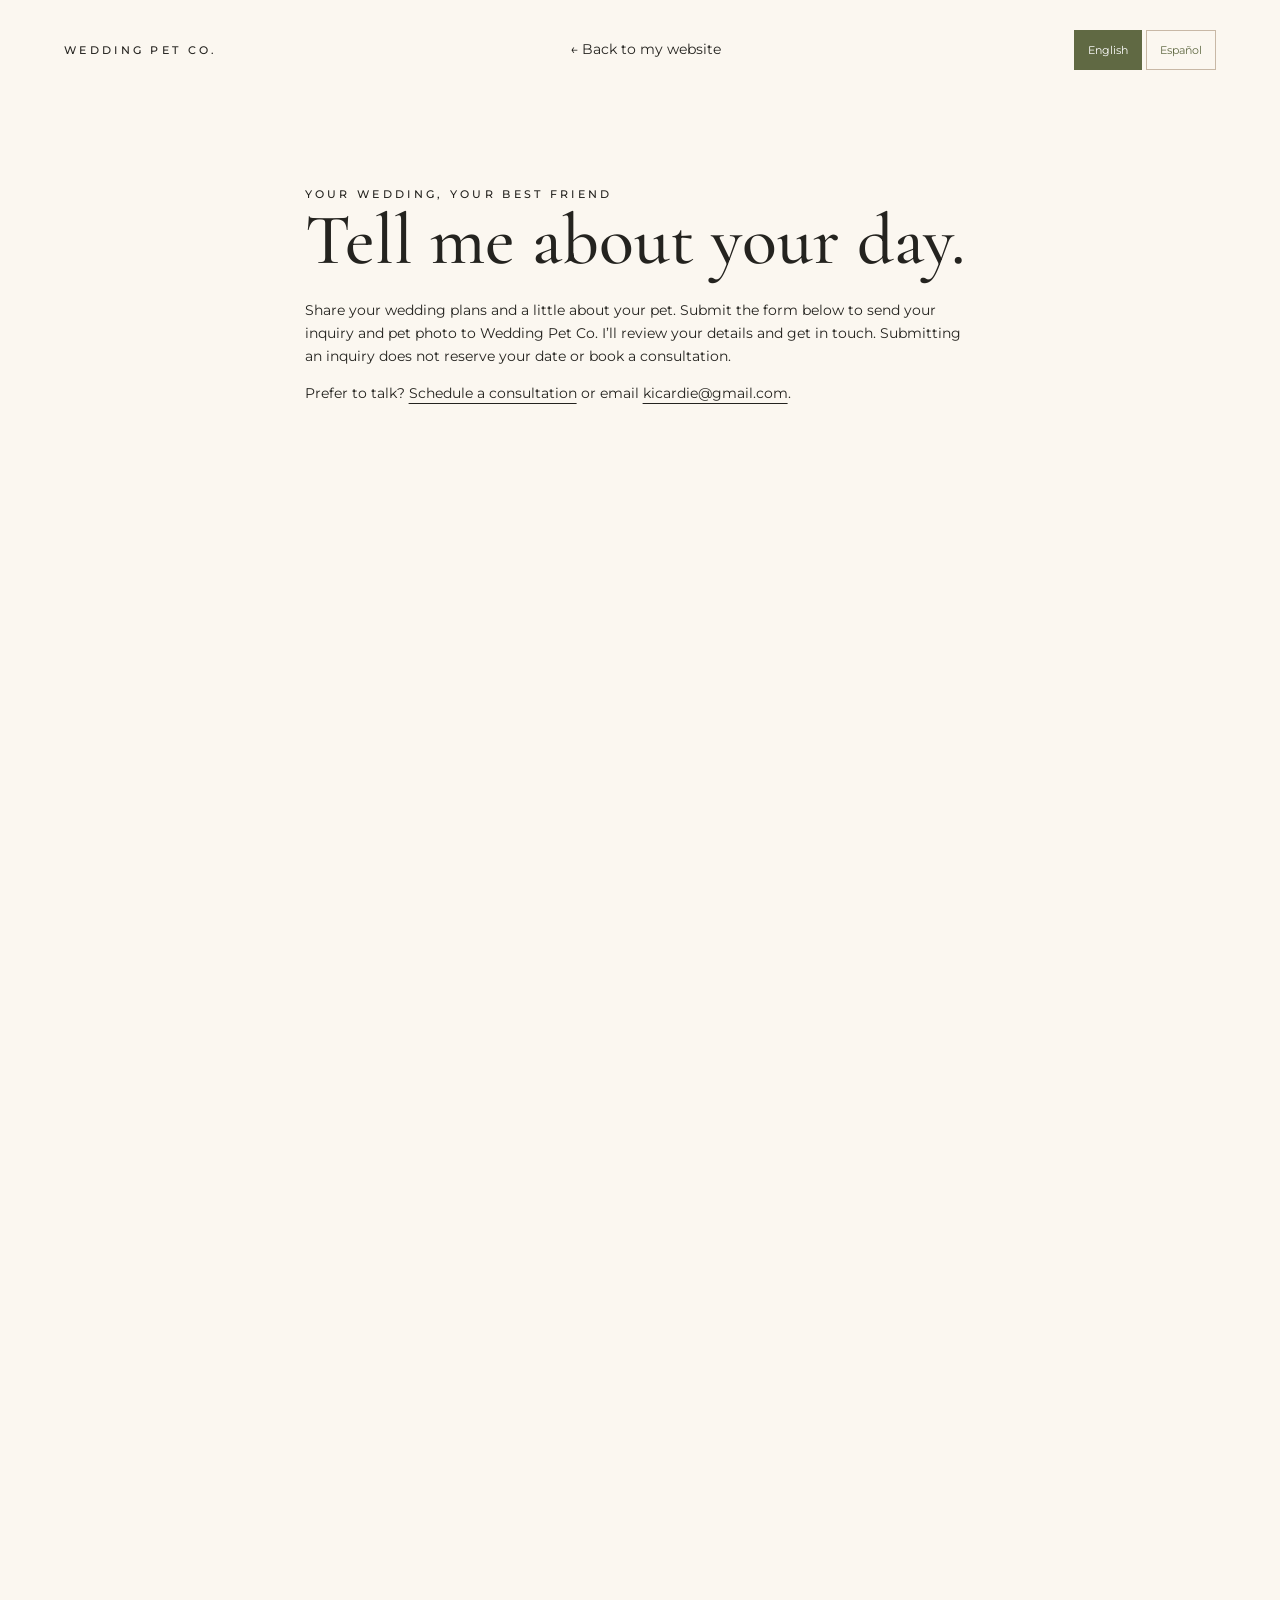
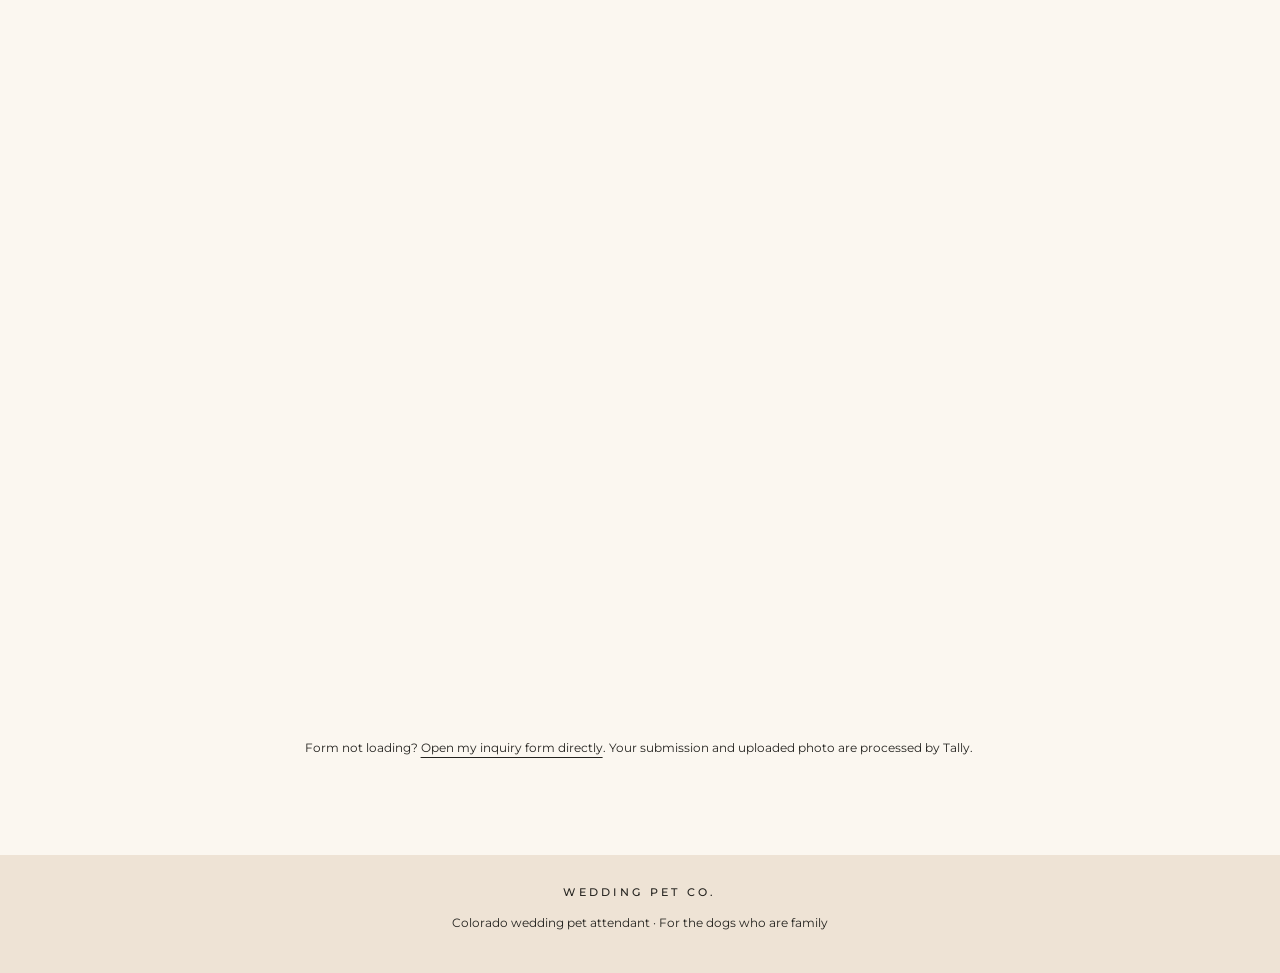
==== commit 696e3d45: "Clarify inquiry follow-up and booking expectations" ====
--- a/inquiry.html
+++ b/inquiry.html
@@ -90,4 +90,4 @@
 input:hover,textarea:hover,select:hover{border-color:var(--olive)}
 }
 @media(prefers-reduced-motion:reduce){html{scroll-behavior:auto}a,button,summary,input,textarea,select{transition:none!important;transform:none!important}}
-</style><link rel="stylesheet" href="language.css"><script src="language.js" defer></script></head><body><header><a class="eyebrow" href="index.html">Wedding Pet Co.</a><a href="index.html#inquire">← Back to my website</a><div class="language-switch" role="group" aria-label="Language / Idioma"><button type="button" data-lang="en" lang="en" aria-pressed="true">English</button><button type="button" data-lang="es" lang="es" aria-pressed="false">Español</button></div></header><main class="section inquiry"><div class="eyebrow">Your wedding, your best friend</div><h1>Tell me about your day.</h1><p>Share your wedding plans and a little about your pet. Submit the form below to send your inquiry and pet photo to Wedding Pet Co.</p><p>Prefer to talk? <a href="https://calendly.com/kicardie/30min" style="text-decoration:underline">Schedule a consultation</a> or email <a href="mailto:kicardie@gmail.com" style="text-decoration:underline">kicardie@gmail.com</a>.</p><iframe src="https://tally.so/embed/bZ98PZ?alignLeft=1&hideTitle=1&transparentBackground=1&dynamicHeight=1" loading="lazy" width="100%" height="1900" frameborder="0" marginheight="0" marginwidth="0" title="Wedding Pet Co. wedding inquiry form" style="border:0"></iframe><p style="font-size:12px">Form not loading? <a href="https://tally.so/r/bZ98PZ" style="text-decoration:underline">Open my inquiry form directly</a>. Your submission and uploaded photo are processed by Tally.</p></main><footer><div class="eyebrow">Wedding Pet Co.</div><p>Colorado wedding pet attendant · For the dogs who are family</p></footer><script src="https://tally.so/widgets/embed.js" async></script></body></html>+</style><link rel="stylesheet" href="language.css"><script src="language.js" defer></script></head><body><header><a class="eyebrow" href="index.html">Wedding Pet Co.</a><a href="index.html#inquire">← Back to my website</a><div class="language-switch" role="group" aria-label="Language / Idioma"><button type="button" data-lang="en" lang="en" aria-pressed="true">English</button><button type="button" data-lang="es" lang="es" aria-pressed="false">Español</button></div></header><main class="section inquiry"><div class="eyebrow">Your wedding, your best friend</div><h1>Tell me about your day.</h1><p>Share your wedding plans and a little about your pet. Submit the form below to send your inquiry and pet photo to Wedding Pet Co. I’ll review your details and get in touch. Submitting an inquiry does not reserve your date or book a consultation.</p><p>Prefer to talk? <a href="https://calendly.com/kicardie/30min" style="text-decoration:underline">Schedule a consultation</a> or email <a href="mailto:kicardie@gmail.com" style="text-decoration:underline">kicardie@gmail.com</a>.</p><iframe src="https://tally.so/embed/bZ98PZ?alignLeft=1&hideTitle=1&transparentBackground=1&dynamicHeight=1" loading="lazy" width="100%" height="1900" frameborder="0" marginheight="0" marginwidth="0" title="Wedding Pet Co. wedding inquiry form" style="border:0"></iframe><p style="font-size:12px">Form not loading? <a href="https://tally.so/r/bZ98PZ" style="text-decoration:underline">Open my inquiry form directly</a>. Your submission and uploaded photo are processed by Tally.</p></main><footer><div class="eyebrow">Wedding Pet Co.</div><p>Colorado wedding pet attendant · For the dogs who are family</p></footer><script src="https://tally.so/widgets/embed.js" async></script></body></html>
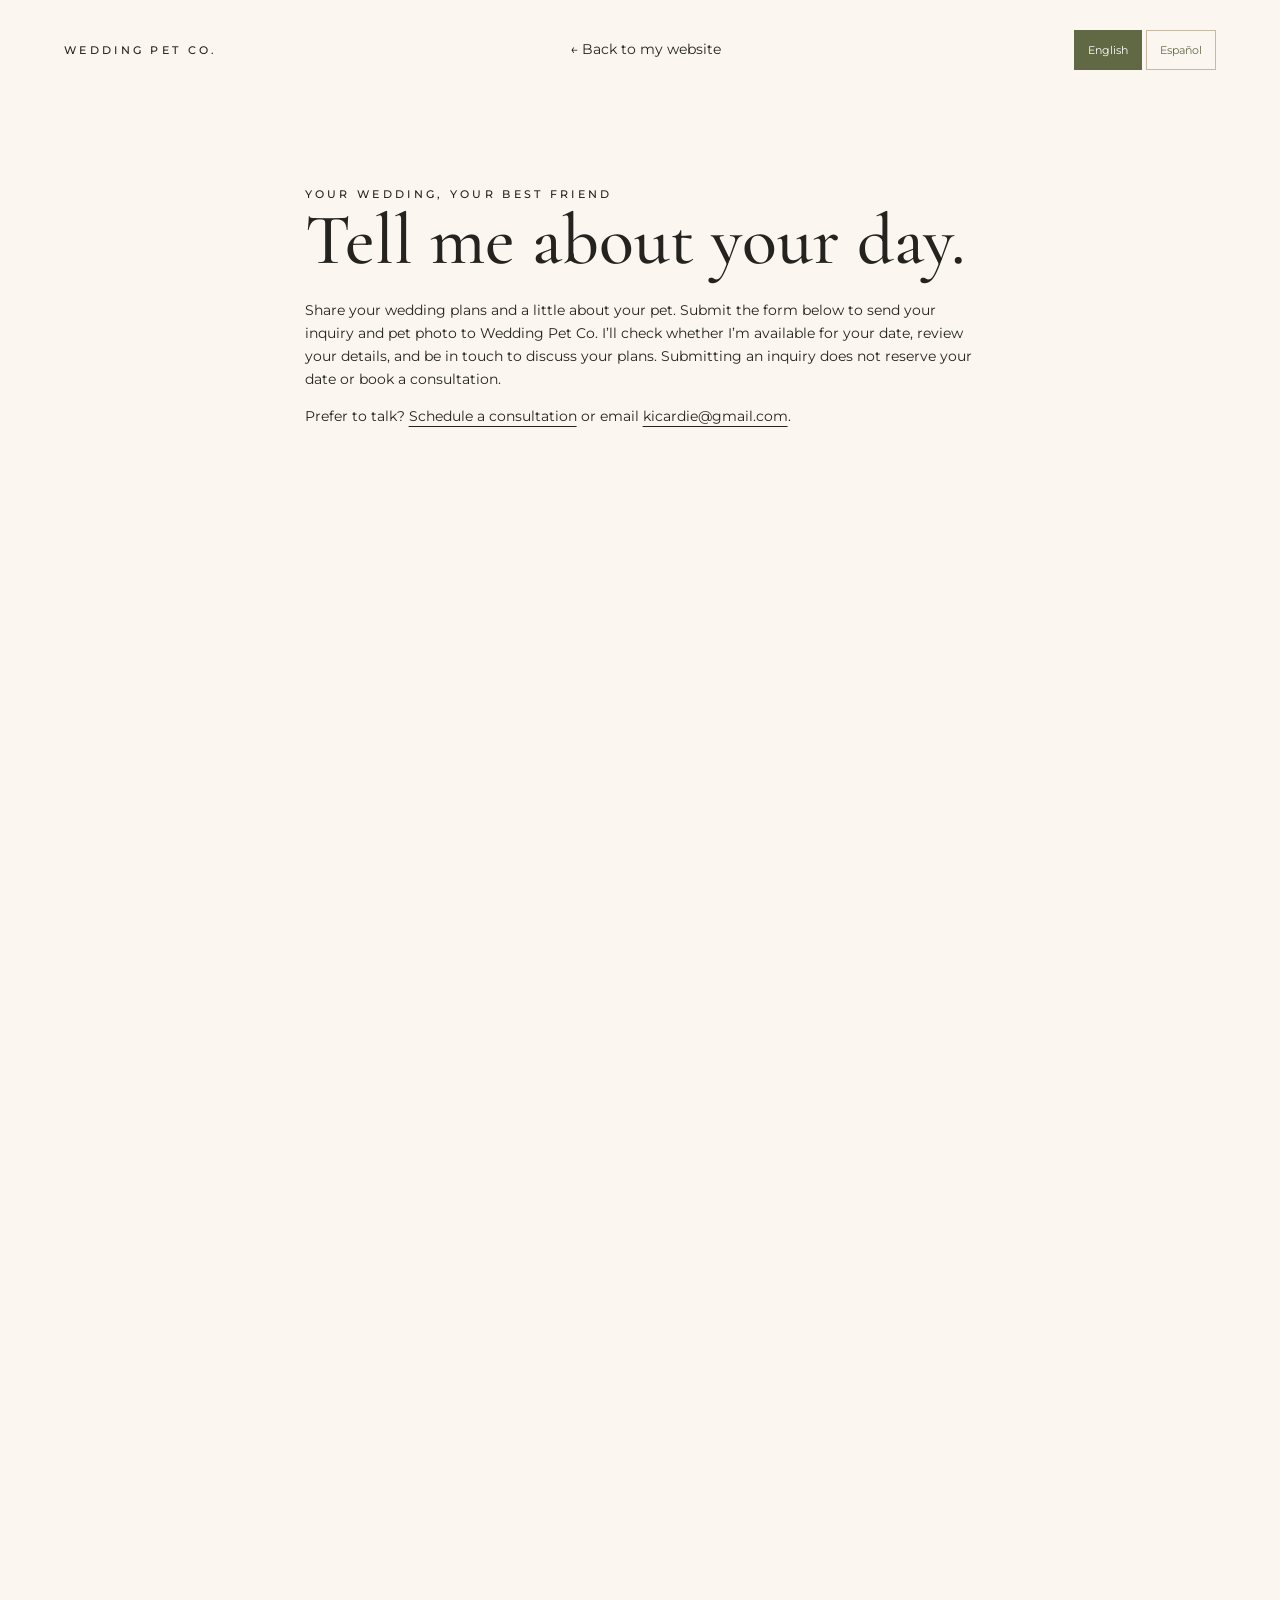
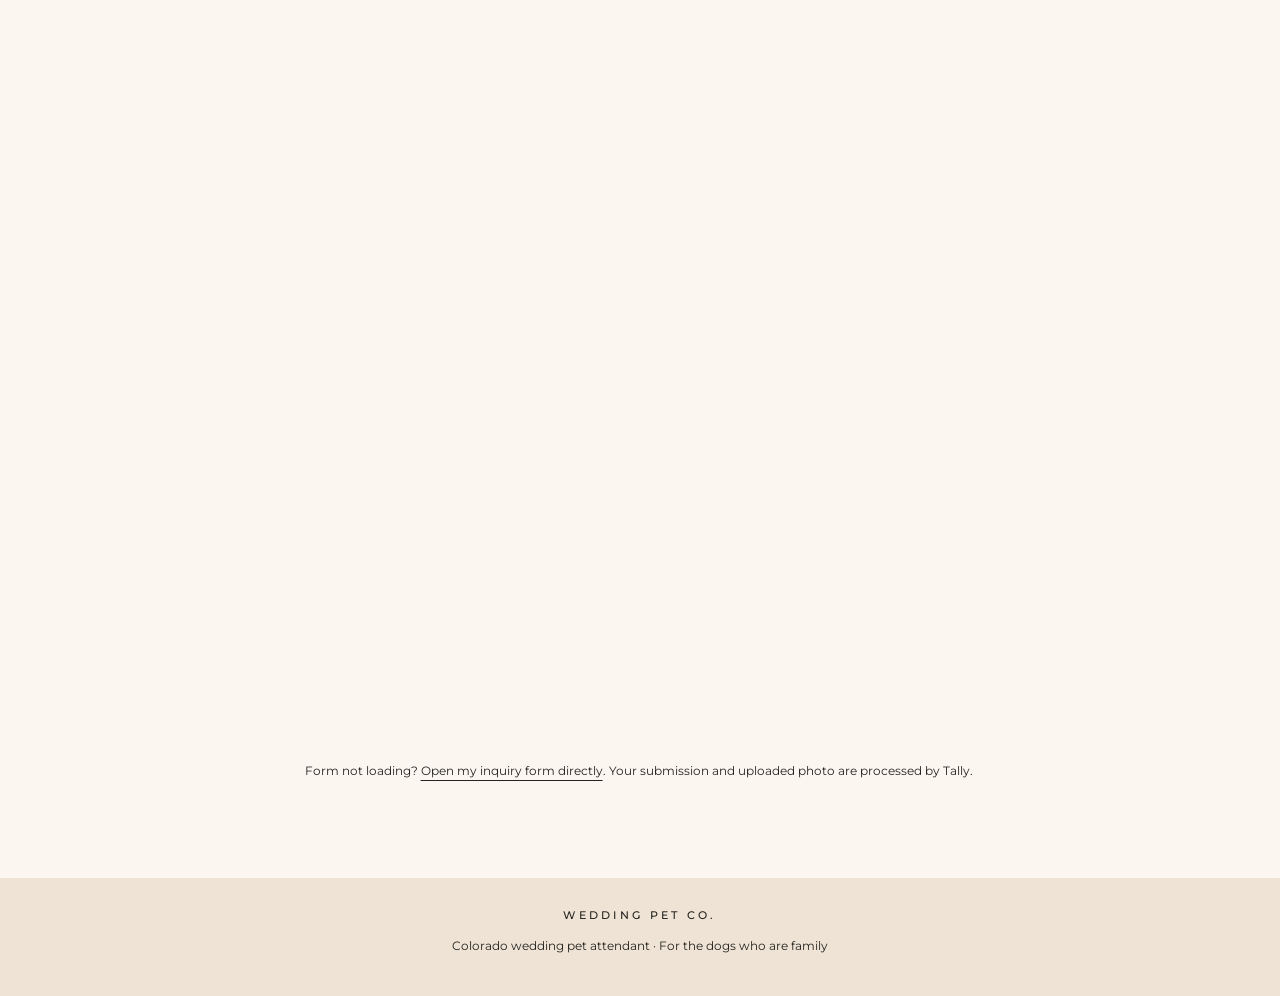
==== commit 3a482243: "Clarify inquiries check date availability before follow-up" ====
--- a/inquiry.html
+++ b/inquiry.html
@@ -90,4 +90,4 @@
 input:hover,textarea:hover,select:hover{border-color:var(--olive)}
 }
 @media(prefers-reduced-motion:reduce){html{scroll-behavior:auto}a,button,summary,input,textarea,select{transition:none!important;transform:none!important}}
-</style><link rel="stylesheet" href="language.css"><script src="language.js" defer></script></head><body><header><a class="eyebrow" href="index.html">Wedding Pet Co.</a><a href="index.html#inquire">← Back to my website</a><div class="language-switch" role="group" aria-label="Language / Idioma"><button type="button" data-lang="en" lang="en" aria-pressed="true">English</button><button type="button" data-lang="es" lang="es" aria-pressed="false">Español</button></div></header><main class="section inquiry"><div class="eyebrow">Your wedding, your best friend</div><h1>Tell me about your day.</h1><p>Share your wedding plans and a little about your pet. Submit the form below to send your inquiry and pet photo to Wedding Pet Co. I’ll review your details and get in touch. Submitting an inquiry does not reserve your date or book a consultation.</p><p>Prefer to talk? <a href="https://calendly.com/kicardie/30min" style="text-decoration:underline">Schedule a consultation</a> or email <a href="mailto:kicardie@gmail.com" style="text-decoration:underline">kicardie@gmail.com</a>.</p><iframe src="https://tally.so/embed/bZ98PZ?alignLeft=1&hideTitle=1&transparentBackground=1&dynamicHeight=1" loading="lazy" width="100%" height="1900" frameborder="0" marginheight="0" marginwidth="0" title="Wedding Pet Co. wedding inquiry form" style="border:0"></iframe><p style="font-size:12px">Form not loading? <a href="https://tally.so/r/bZ98PZ" style="text-decoration:underline">Open my inquiry form directly</a>. Your submission and uploaded photo are processed by Tally.</p></main><footer><div class="eyebrow">Wedding Pet Co.</div><p>Colorado wedding pet attendant · For the dogs who are family</p></footer><script src="https://tally.so/widgets/embed.js" async></script></body></html>+</style><link rel="stylesheet" href="language.css"><script src="language.js" defer></script></head><body><header><a class="eyebrow" href="index.html">Wedding Pet Co.</a><a href="index.html#inquire">← Back to my website</a><div class="language-switch" role="group" aria-label="Language / Idioma"><button type="button" data-lang="en" lang="en" aria-pressed="true">English</button><button type="button" data-lang="es" lang="es" aria-pressed="false">Español</button></div></header><main class="section inquiry"><div class="eyebrow">Your wedding, your best friend</div><h1>Tell me about your day.</h1><p>Share your wedding plans and a little about your pet. Submit the form below to send your inquiry and pet photo to Wedding Pet Co. I’ll check whether I’m available for your date, review your details, and be in touch to discuss your plans. Submitting an inquiry does not reserve your date or book a consultation.</p><p>Prefer to talk? <a href="https://calendly.com/kicardie/30min" style="text-decoration:underline">Schedule a consultation</a> or email <a href="mailto:kicardie@gmail.com" style="text-decoration:underline">kicardie@gmail.com</a>.</p><iframe src="https://tally.so/embed/bZ98PZ?alignLeft=1&hideTitle=1&transparentBackground=1&dynamicHeight=1" loading="lazy" width="100%" height="1900" frameborder="0" marginheight="0" marginwidth="0" title="Wedding Pet Co. wedding inquiry form" style="border:0"></iframe><p style="font-size:12px">Form not loading? <a href="https://tally.so/r/bZ98PZ" style="text-decoration:underline">Open my inquiry form directly</a>. Your submission and uploaded photo are processed by Tally.</p></main><footer><div class="eyebrow">Wedding Pet Co.</div><p>Colorado wedding pet attendant · For the dogs who are family</p></footer><script src="https://tally.so/widgets/embed.js" async></script></body></html>
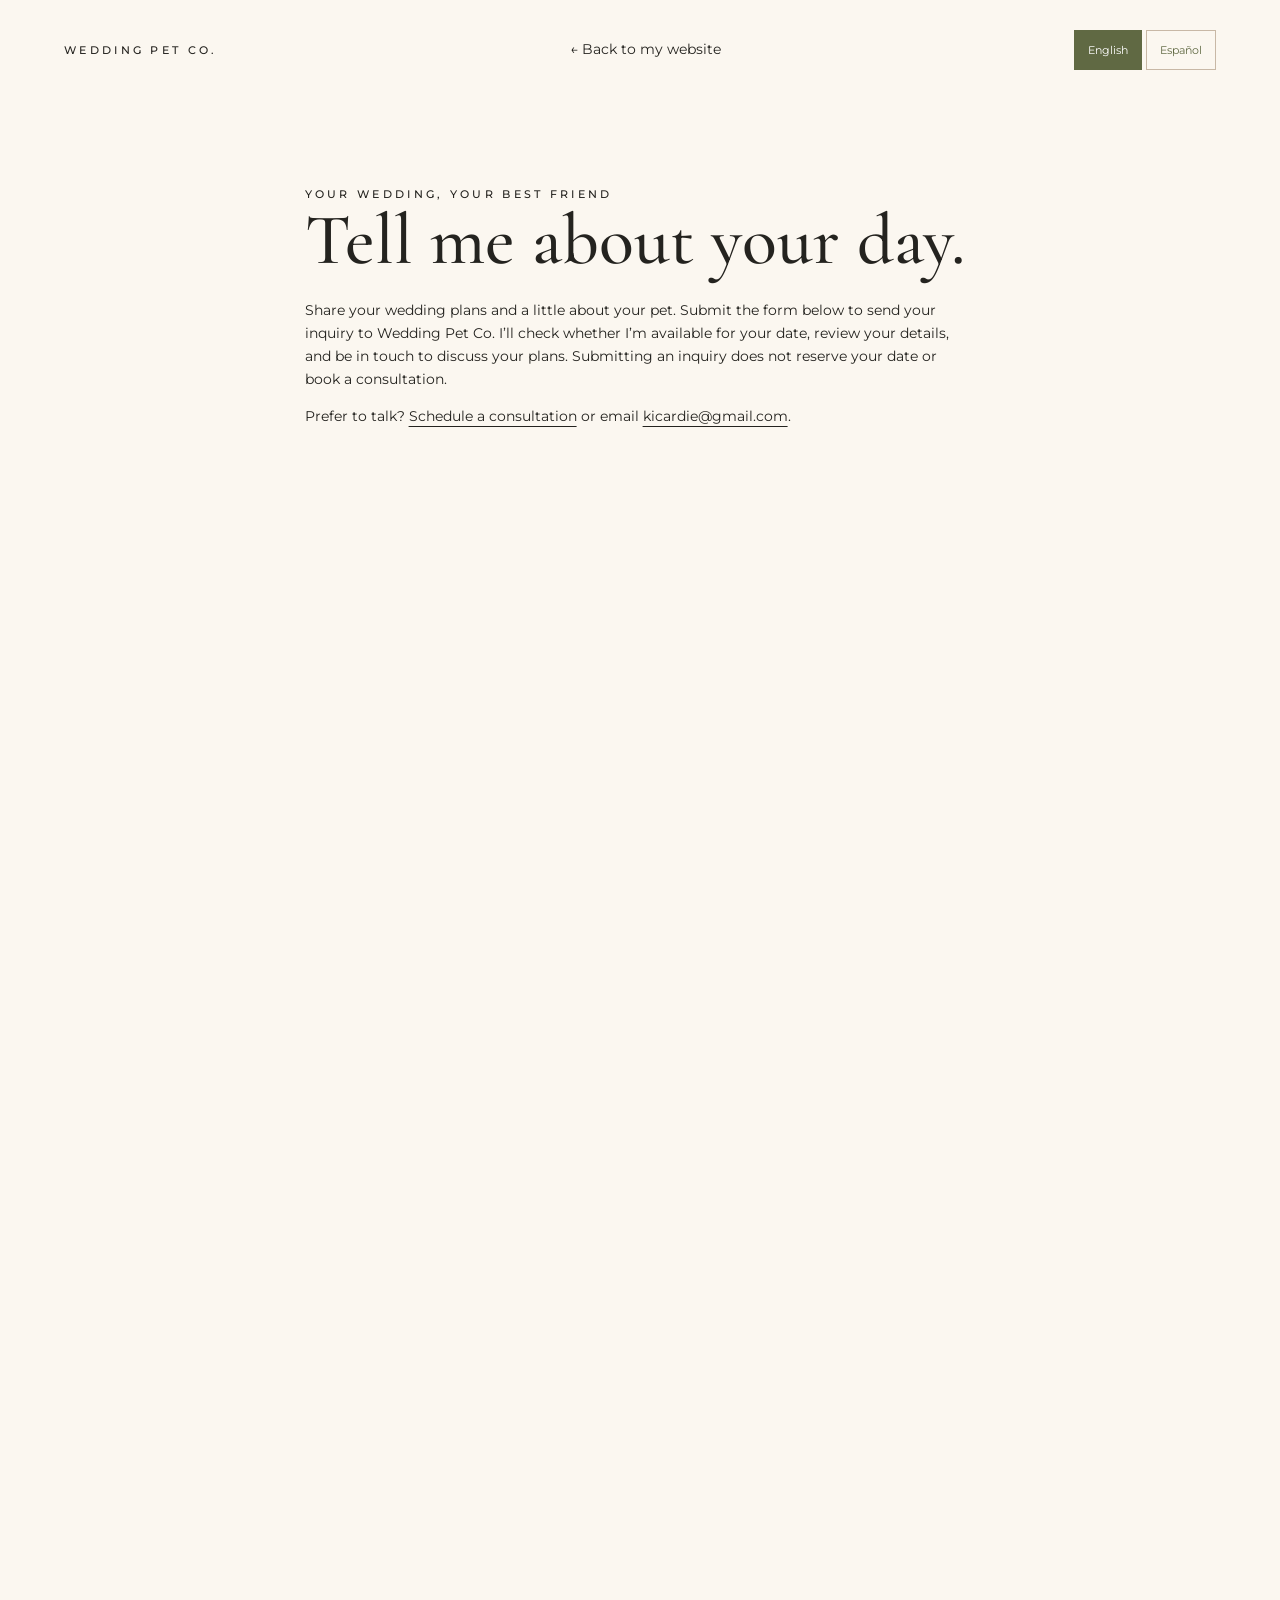
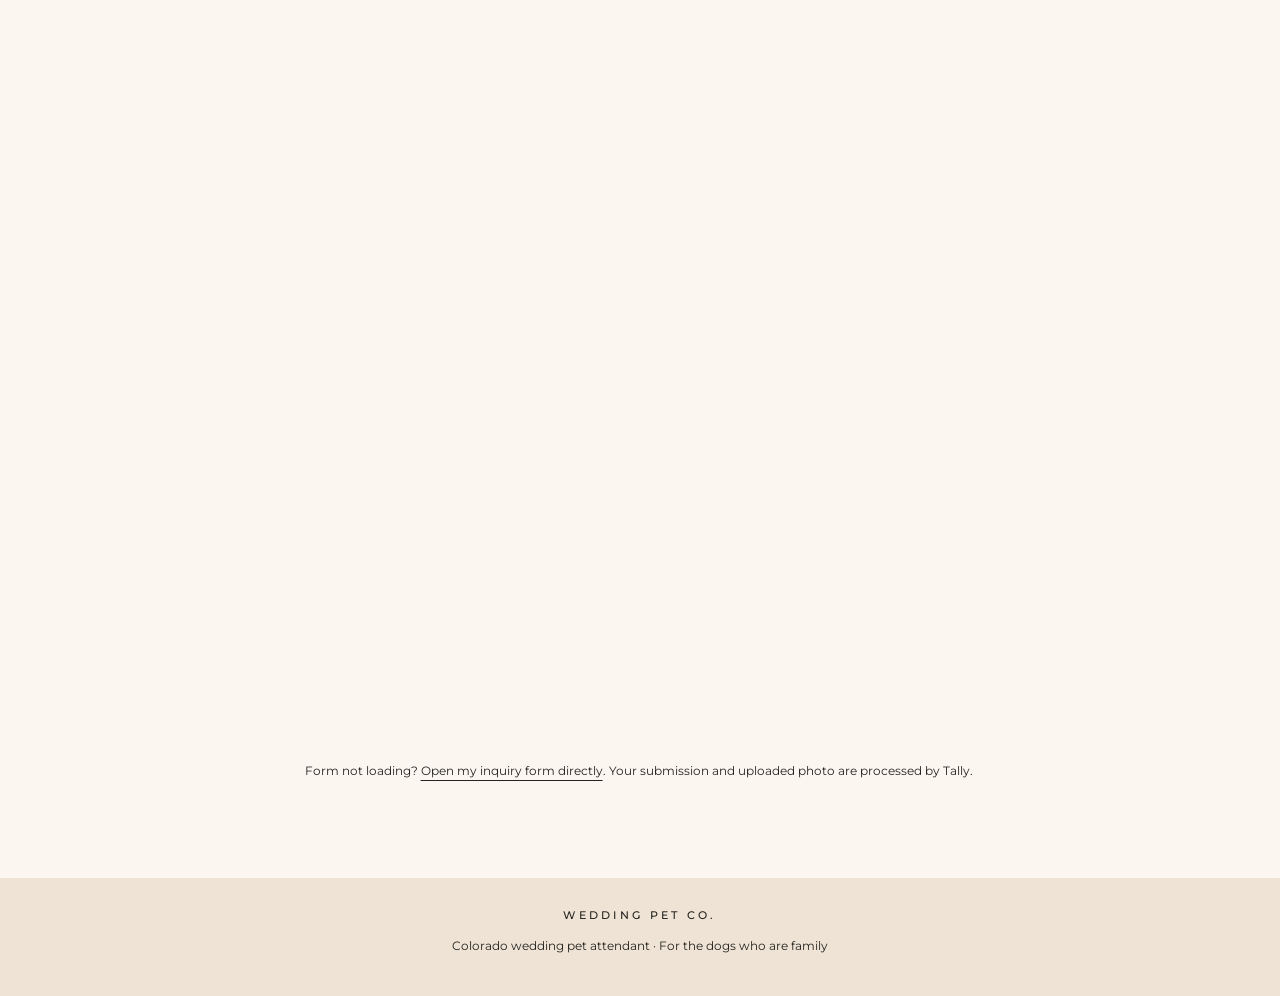
==== commit 5cfa89bd: "Clarify care start and handoff times, include 50 round-trip miles, simplify inquiry intro" ====
--- a/inquiry.html
+++ b/inquiry.html
@@ -90,4 +90,4 @@
 input:hover,textarea:hover,select:hover{border-color:var(--olive)}
 }
 @media(prefers-reduced-motion:reduce){html{scroll-behavior:auto}a,button,summary,input,textarea,select{transition:none!important;transform:none!important}}
-</style><link rel="stylesheet" href="language.css"><script src="language.js" defer></script></head><body><header><a class="eyebrow" href="index.html">Wedding Pet Co.</a><a href="index.html#inquire">← Back to my website</a><div class="language-switch" role="group" aria-label="Language / Idioma"><button type="button" data-lang="en" lang="en" aria-pressed="true">English</button><button type="button" data-lang="es" lang="es" aria-pressed="false">Español</button></div></header><main class="section inquiry"><div class="eyebrow">Your wedding, your best friend</div><h1>Tell me about your day.</h1><p>Share your wedding plans and a little about your pet. Submit the form below to send your inquiry and pet photo to Wedding Pet Co. I’ll check whether I’m available for your date, review your details, and be in touch to discuss your plans. Submitting an inquiry does not reserve your date or book a consultation.</p><p>Prefer to talk? <a href="https://calendly.com/kicardie/30min" style="text-decoration:underline">Schedule a consultation</a> or email <a href="mailto:kicardie@gmail.com" style="text-decoration:underline">kicardie@gmail.com</a>.</p><iframe src="https://tally.so/embed/bZ98PZ?alignLeft=1&hideTitle=1&transparentBackground=1&dynamicHeight=1" loading="lazy" width="100%" height="1900" frameborder="0" marginheight="0" marginwidth="0" title="Wedding Pet Co. wedding inquiry form" style="border:0"></iframe><p style="font-size:12px">Form not loading? <a href="https://tally.so/r/bZ98PZ" style="text-decoration:underline">Open my inquiry form directly</a>. Your submission and uploaded photo are processed by Tally.</p></main><footer><div class="eyebrow">Wedding Pet Co.</div><p>Colorado wedding pet attendant · For the dogs who are family</p></footer><script src="https://tally.so/widgets/embed.js" async></script></body></html>+</style><link rel="stylesheet" href="language.css"><script src="language.js" defer></script></head><body><header><a class="eyebrow" href="index.html">Wedding Pet Co.</a><a href="index.html#inquire">← Back to my website</a><div class="language-switch" role="group" aria-label="Language / Idioma"><button type="button" data-lang="en" lang="en" aria-pressed="true">English</button><button type="button" data-lang="es" lang="es" aria-pressed="false">Español</button></div></header><main class="section inquiry"><div class="eyebrow">Your wedding, your best friend</div><h1>Tell me about your day.</h1><p>Share your wedding plans and a little about your pet. Submit the form below to send your inquiry to Wedding Pet Co. I’ll check whether I’m available for your date, review your details, and be in touch to discuss your plans. Submitting an inquiry does not reserve your date or book a consultation.</p><p>Prefer to talk? <a href="https://calendly.com/kicardie/30min" style="text-decoration:underline">Schedule a consultation</a> or email <a href="mailto:kicardie@gmail.com" style="text-decoration:underline">kicardie@gmail.com</a>.</p><iframe src="https://tally.so/embed/bZ98PZ?alignLeft=1&hideTitle=1&transparentBackground=1&dynamicHeight=1" loading="lazy" width="100%" height="1900" frameborder="0" marginheight="0" marginwidth="0" title="Wedding Pet Co. wedding inquiry form" style="border:0"></iframe><p style="font-size:12px">Form not loading? <a href="https://tally.so/r/bZ98PZ" style="text-decoration:underline">Open my inquiry form directly</a>. Your submission and uploaded photo are processed by Tally.</p></main><footer><div class="eyebrow">Wedding Pet Co.</div><p>Colorado wedding pet attendant · For the dogs who are family</p></footer><script src="https://tally.so/widgets/embed.js" async></script></body></html>
